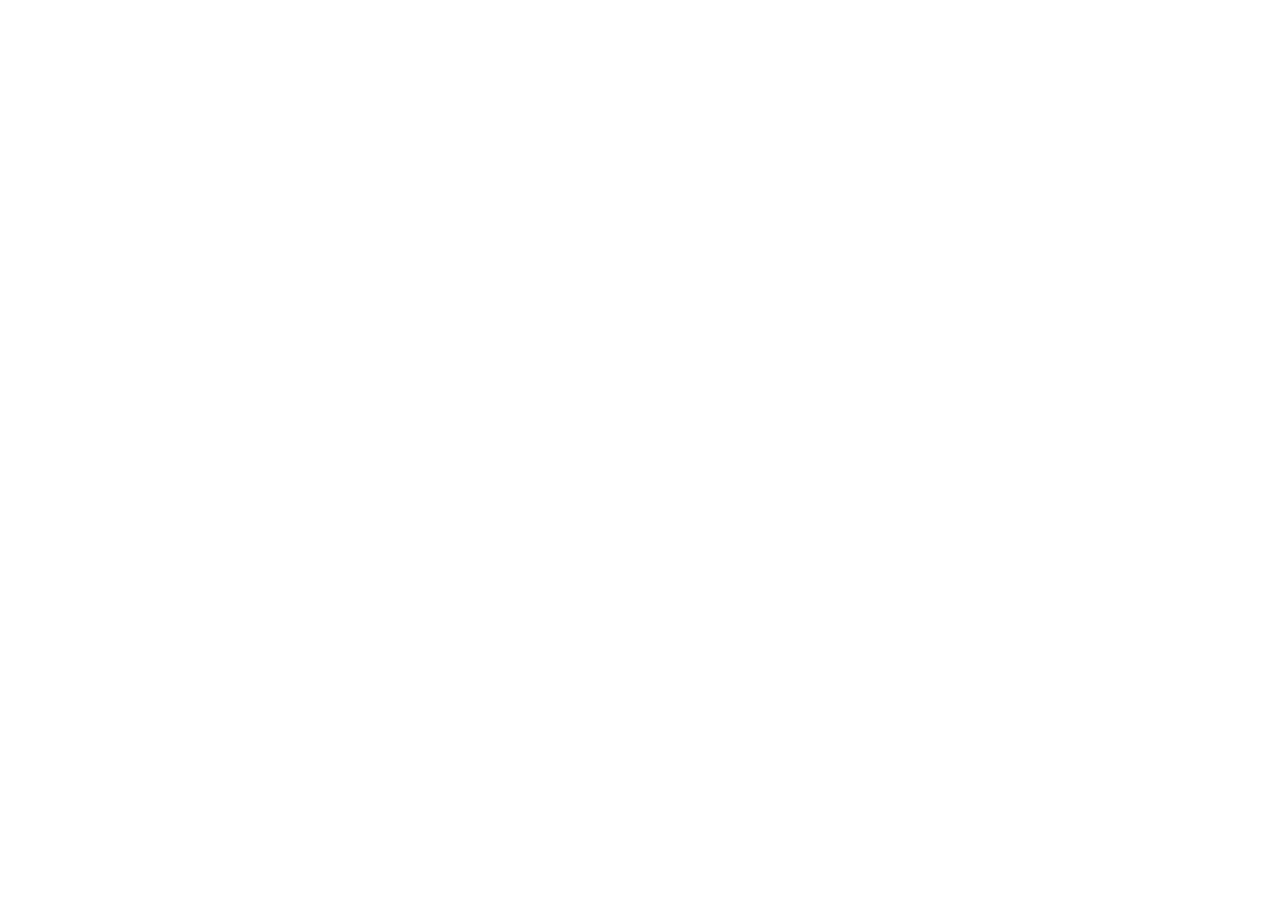
==== Desktop/KETA-Azarel_Projet-AfriTalent/index.html @ 9b30cc61 "Commit 1" ====
<!DOCTYPE html>
<html lang="en">
<head>
    <meta charset="UTF-8">
    <meta name="viewport" content="width=device-width, initial-scale=1.0">
    <title>Index</title>
    <link href="https://cdn.jsdelivr.net/npm/bootstrap@5.3.3/dist/css/bootstrap.min.css" rel="stylesheet">
</head>
<body>
    <script src="https://cdn.jsdelivr.net/npm/bootstrap@5.3.3/dist/js/bootstrap.bundle.min.js"></script>
</body>
</html>
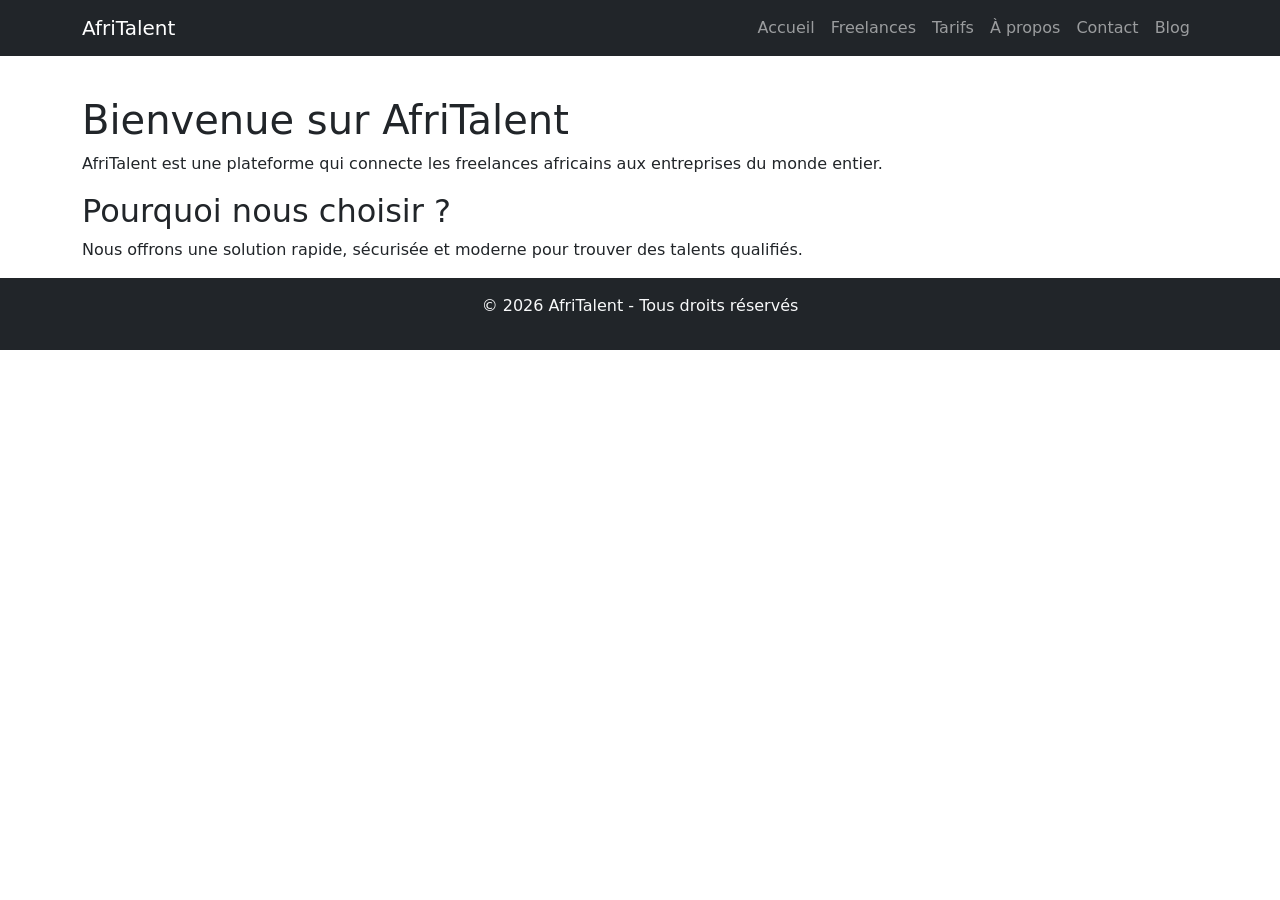
==== commit b03069f5: "commit 2" ====
--- a/Desktop/KETA-Azarel_Projet-AfriTalent/index.html
+++ b/Desktop/KETA-Azarel_Projet-AfriTalent/index.html
@@ -7,6 +7,62 @@
     <link href="https://cdn.jsdelivr.net/npm/bootstrap@5.3.3/dist/css/bootstrap.min.css" rel="stylesheet">
 </head>
 <body>
+
+    <header>
+       <!-- NAVBAR-->
+        <nav class="navbar navbar-expand-lg navbar-dark bg-dark fixed-top">
+  <div class="container">
+
+    <a class="navbar-brand" href="index.html">
+      AfriTalent
+    </a>
+
+    <button class="navbar-toggler" type="button" data-bs-toggle="collapse" data-bs-target="#menu">
+      <span class="navbar-toggler-icon"></span>
+    </button>
+
+    <div class="collapse navbar-collapse" id="menu">
+
+      <ul class="navbar-nav ms-auto">
+
+        <li class="nav-item"><a class="nav-link" href="index.html">Accueil</a></li>
+        <li class="nav-item"><a class="nav-link" href="freelances.html">Freelances</a></li>
+        <li class="nav-item"><a class="nav-link" href="tarifs.html">Tarifs</a></li>
+        <li class="nav-item"><a class="nav-link" href="about.html">À propos</a></li>
+        <li class="nav-item"><a class="nav-link" href="contact.html">Contact</a></li>
+        <li class="nav-item"><a class="nav-link" href="#">Blog</a></li>
+
+      </ul>
+
+    </div>
+
+  </div>
+</nav>
+    </header>
+
+    <main class="container mt-5 pt-5">
+
+        <section>
+         <!--Contenu-->
+          <h1>Bienvenue sur AfriTalent</h1>
+    <p>
+        AfriTalent est une plateforme qui connecte les freelances africains aux entreprises du monde entier.
+    </p>
+        </section>
+
+        <section>
+        <h2>Pourquoi nous choisir ?</h2>
+    <p>
+        Nous offrons une solution rapide, sécurisée et moderne pour trouver des talents qualifiés.
+    </p>
+         </section>
+
+    </main>
+
+   <footer class="bg-dark text-light text-center p-3">
+        <p>© 2026 AfriTalent - Tous droits réservés</p>
+    </footer>
+
     <script src="https://cdn.jsdelivr.net/npm/bootstrap@5.3.3/dist/js/bootstrap.bundle.min.js"></script>
 </body>
 </html>
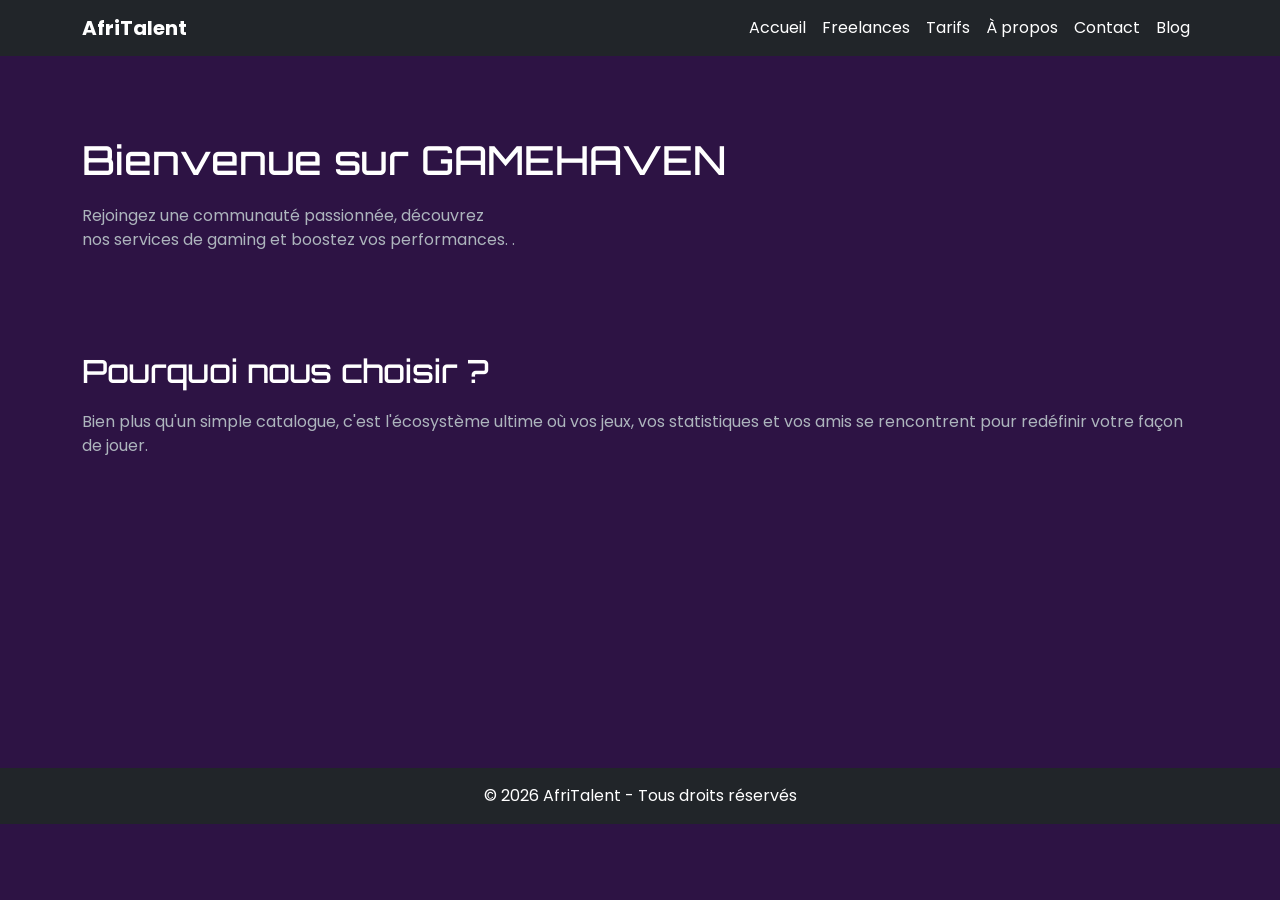
==== commit 29911378: "commit 3" ====
--- a/Desktop/KETA-Azarel_Projet-AfriTalent/index.html
+++ b/Desktop/KETA-Azarel_Projet-AfriTalent/index.html
@@ -5,6 +5,7 @@
     <meta name="viewport" content="width=device-width, initial-scale=1.0">
     <title>Index</title>
     <link href="https://cdn.jsdelivr.net/npm/bootstrap@5.3.3/dist/css/bootstrap.min.css" rel="stylesheet">
+    <link rel="stylesheet" href="css/style.css">
 </head>
 <body>
 
@@ -44,16 +45,18 @@
 
         <section>
          <!--Contenu-->
-          <h1>Bienvenue sur AfriTalent</h1>
+          <h1>Bienvenue sur GAMEHAVEN</h1>
     <p>
-        AfriTalent est une plateforme qui connecte les freelances africains aux entreprises du monde entier.
+       Rejoingez une communauté passionnée, découvrez <br>
+       nos services de gaming et boostez vos performances. .
     </p>
         </section>
 
         <section>
         <h2>Pourquoi nous choisir ?</h2>
     <p>
-        Nous offrons une solution rapide, sécurisée et moderne pour trouver des talents qualifiés.
+      Bien plus qu'un simple catalogue, c'est l'écosystème ultime où vos jeux, 
+      vos statistiques et vos amis se rencontrent pour redéfinir votre façon de jouer.
     </p>
          </section>
 
--- a/Desktop/KETA-Azarel_Projet-AfriTalent/css/style.css
+++ b/Desktop/KETA-Azarel_Projet-AfriTalent/css/style.css
@@ -0,0 +1,109 @@
+/* ===== GOOGLE FONTS ======*/
+@import url('https://fonts.googleapis.com/css2?family=Poppins:wght@300;400;500;600;700&family=Orbitron:wght@400;700&display=swap');
+
+/* ======= VARIABLES CSS ======= */
+:root{
+    --primary-color: #2d1344;
+    --secondary-color: #4d0991;
+    --accent-color: #8f3dff;
+    --background-color: #121212;
+    --text-color: #f8f9fa;
+    --gray-color: #adb5bd;
+
+    --font-title: 'Orbitron', sans-serif;
+    --font-body: 'Poppins', sans-serif;
+
+    --spacing-small: 10px;
+    --spacing-medium: 20px;
+    --spacing-large: 40px;
+}
+
+/* ======= RESET CSS ======== */
+*{
+    margin: 0;
+    padding: 0;
+    box-sizing: border-box;
+}
+
+html{
+    scroll-behavior: smooth;
+}
+
+img{
+    max-width: 100%;
+    display: block;
+}
+
+ul{
+    list-style: none;
+    text-align: center;
+}
+
+a{
+    text-decoration: none;
+}
+
+/* ======= STYLES DE BASE ======= */
+body{
+    font-family: var(--font-body);
+    background-color: var(--primary-color);
+    color: var(--text-color);
+}
+
+h1,h2,h3,h4,h5,h6{
+    font-family: var(--font-title);
+    color: var(--accent-color);
+    margin-bottom: var(--spacing-medium);
+}
+
+p{
+    margin-bottom: var(--spacing-medium);
+    color: var(--gray-color);
+}
+
+/* ======= NAVBAR ======= */
+.navbar{
+    background-color: #eaeaea;
+}
+
+.navbar-brand{
+    color: white;
+    font-weight: bold;
+}
+
+.nav-link{
+    color: white;
+}
+
+.nav-link:hover{
+    color: #d8b4fe;
+}
+
+/* ======= MAIN ======== */
+main{
+    min-height: 80vh;
+}
+
+section{
+    padding: var(--spacing-large) 0;
+}
+
+.container h1{
+    font-size: 2.5rem;
+    color: white;
+}
+
+.container h2{
+    font-size: 2rem;
+    color: white;
+}
+
+/* ======= FOOTER ======== */
+footer{
+    background-color: var(--dark-color);
+}
+
+footer p{
+    color: white;
+    margin-bottom: 0;
+}
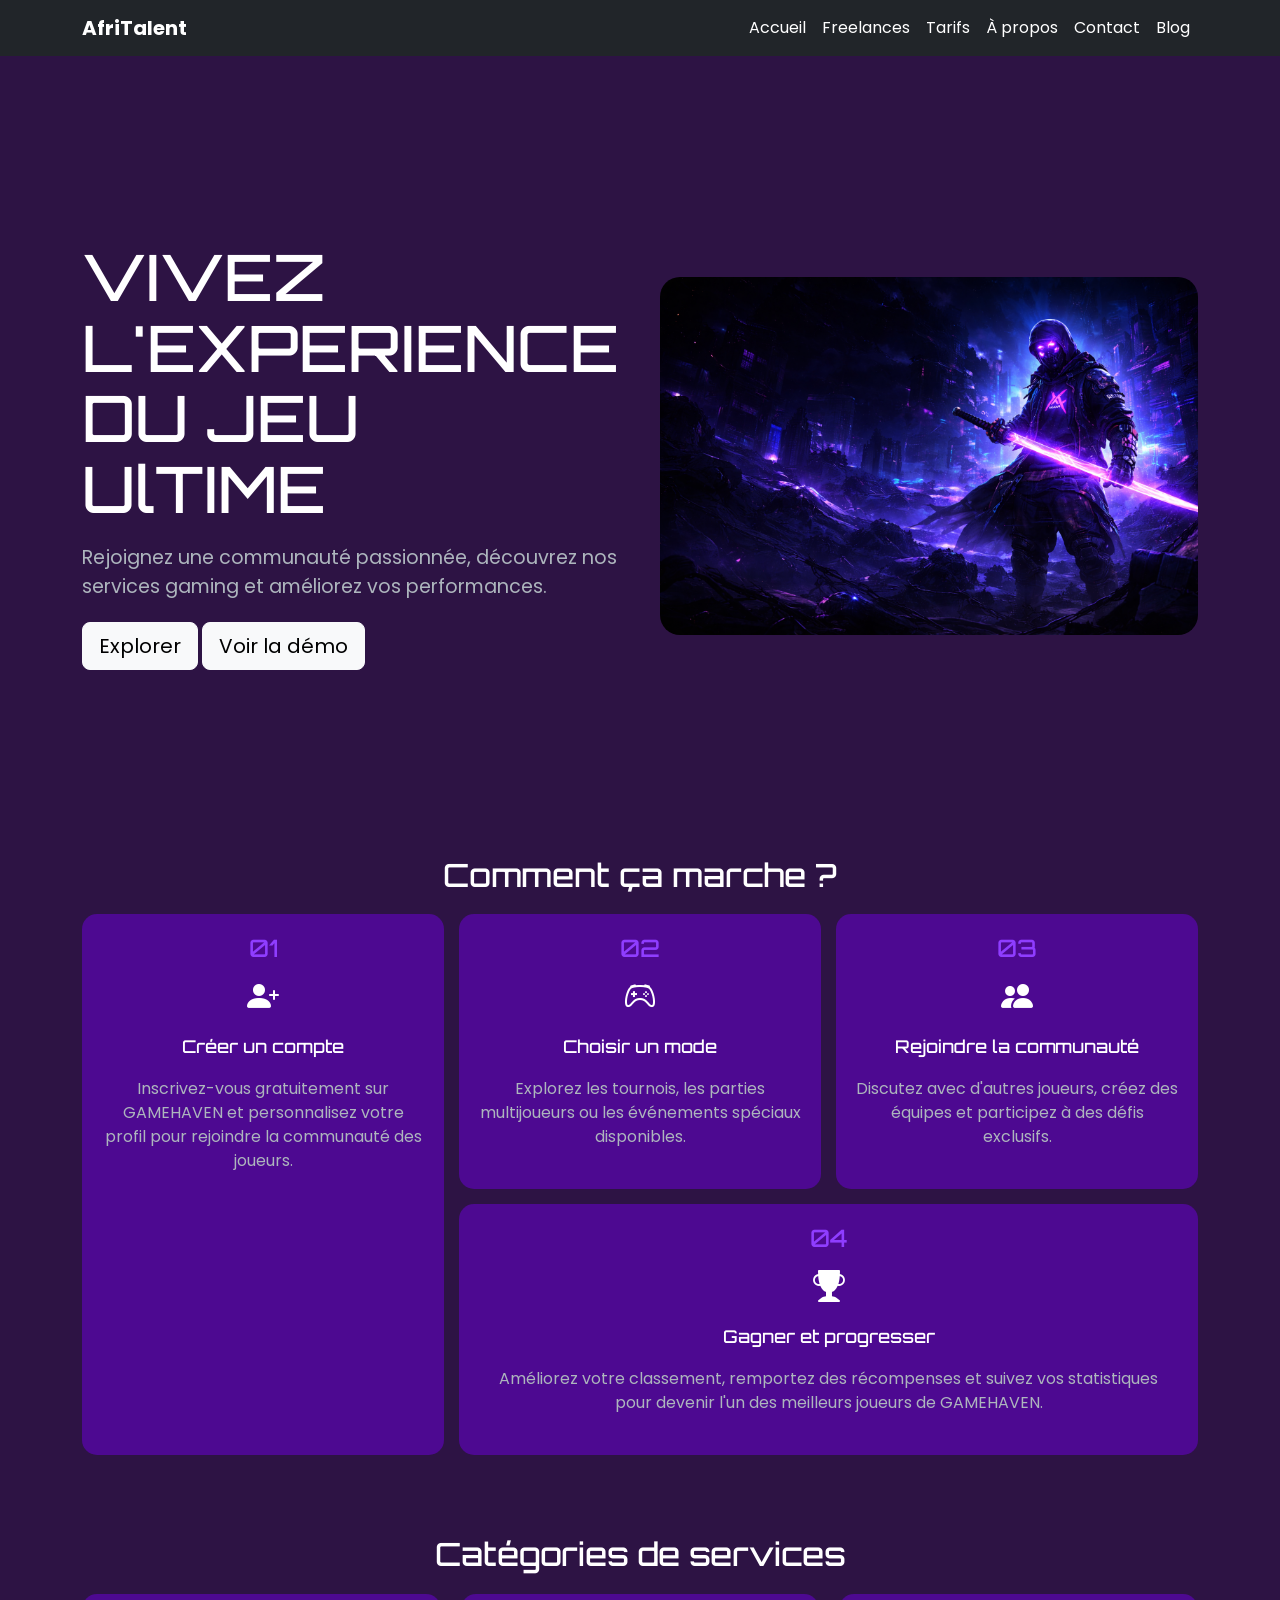
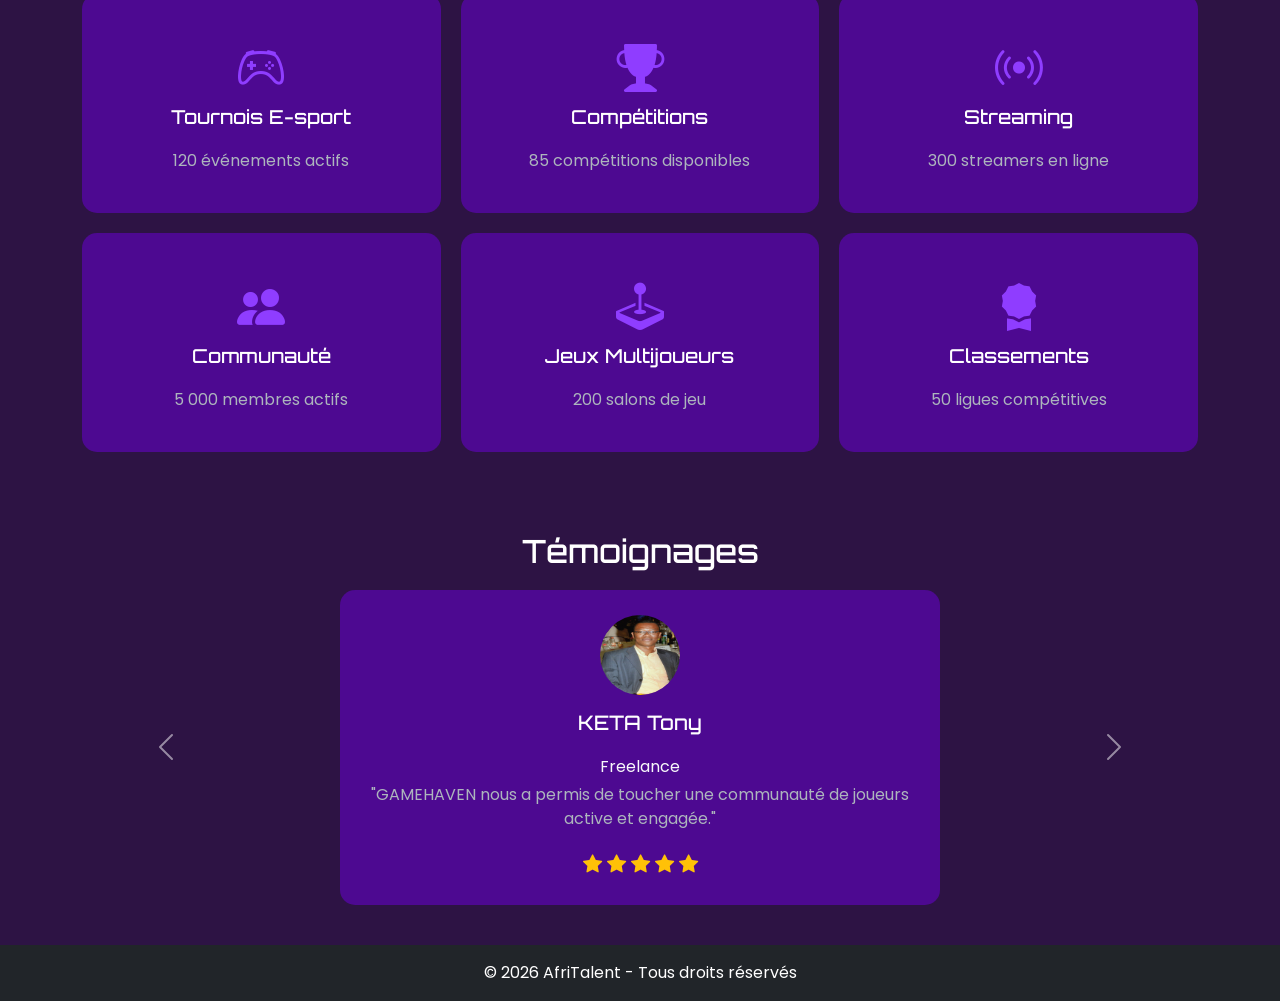
==== commit 57dccbe9: "commit 4" ====
--- a/Desktop/KETA-Azarel_Projet-AfriTalent/index.html
+++ b/Desktop/KETA-Azarel_Projet-AfriTalent/index.html
@@ -5,6 +5,7 @@
     <meta name="viewport" content="width=device-width, initial-scale=1.0">
     <title>Index</title>
     <link href="https://cdn.jsdelivr.net/npm/bootstrap@5.3.3/dist/css/bootstrap.min.css" rel="stylesheet">
+    <link rel="stylesheet" href="https://cdn.jsdelivr.net/npm/bootstrap-icons@1.11.3/font/bootstrap-icons.min.css">
     <link rel="stylesheet" href="css/style.css">
 </head>
 <body>
@@ -33,32 +34,235 @@
         <li class="nav-item"><a class="nav-link" href="contact.html">Contact</a></li>
         <li class="nav-item"><a class="nav-link" href="#">Blog</a></li>
 
-      </ul>
-
-    </div>
-
-  </div>
-</nav>
-    </header>
+        </ul>
+
+      </div>
+
+    </div>
+  </nav>
+</header>
 
     <main class="container mt-5 pt-5">
 
-        <section>
-         <!--Contenu-->
-          <h1>Bienvenue sur GAMEHAVEN</h1>
-    <p>
-       Rejoingez une communauté passionnée, découvrez <br>
-       nos services de gaming et boostez vos performances. .
-    </p>
-        </section>
-
-        <section>
-        <h2>Pourquoi nous choisir ?</h2>
-    <p>
-      Bien plus qu'un simple catalogue, c'est l'écosystème ultime où vos jeux, 
-      vos statistiques et vos amis se rencontrent pour redéfinir votre façon de jouer.
-    </p>
-         </section>
+        <!-- HERO -->
+    <section class="hero">
+
+        <div class="hero-content">
+            <h1>VIVEZ L'EXPERIENCE DU JEU UlTIME</h1>
+
+            <p>
+                Rejoignez une communauté passionnée, découvrez nos services gaming
+                et améliorez vos performances.
+            </p>
+
+            <a href="#" class="btn btn-light btn-lg">
+                Explorer 
+            </a>
+
+             <a href="#" class="btn btn-light btn-lg">
+                  Voir la démo
+            </a>
+
+        </div>
+
+        <div class="hero-image">
+            <img src="images/background.jpg" alt="background">
+        </div>
+
+    </section>
+
+    <!-- COMMENT ÇA MARCHE -->
+<section class="how-it-works">
+
+    <h2>Comment ça marche ?</h2>
+
+    <div class="bento-grid">
+
+        <div class="bento-card large">
+            <h4>01</h4>
+            <i class="bi bi-person-plus-fill"></i>
+            <h3>Créer un compte</h3>
+            <p>
+                Inscrivez-vous gratuitement sur GAMEHAVEN et
+                personnalisez votre profil pour rejoindre
+                la communauté des joueurs.
+            </p>
+        </div>
+
+        <div class="bento-card">
+            <h4>02</h4>
+            <i class="bi bi-controller"></i>
+            <h3>Choisir un mode</h3>
+            <p>
+                Explorez les tournois, les parties multijoueurs
+                ou les événements spéciaux disponibles.
+            </p>
+        </div>
+
+        <div class="bento-card">
+            <h4>03</h4>
+            <i class="bi bi-people-fill"></i>
+            <h3>Rejoindre la communauté</h3>
+            <p>
+                Discutez avec d'autres joueurs,
+                créez des équipes et participez
+                à des défis exclusifs.
+            </p>
+        </div>
+
+        <div class="bento-card wide">
+            <h4>04</h4>
+            <i class="bi bi-trophy-fill"></i>
+            <h3>Gagner et progresser</h3>
+            <p>
+                Améliorez votre classement, remportez des récompenses
+                et suivez vos statistiques pour devenir
+                l'un des meilleurs joueurs de GAMEHAVEN.
+            </p>
+        </div>
+
+    </div>
+
+</section>
+
+   <!-- CATÉGORIES -->
+<section class="categories">
+
+    <h2>Catégories de services</h2>
+
+    <div class="category-container">
+
+        <div class="category-card">
+            <i class="bi bi-controller"></i>
+            <h3>Tournois E-sport</h3>
+            <p>120 événements actifs</p>
+        </div>
+
+        <div class="category-card">
+            <i class="bi bi-trophy-fill"></i>
+            <h3>Compétitions</h3>
+            <p>85 compétitions disponibles</p>
+        </div>
+
+        <div class="category-card">
+            <i class="bi bi-broadcast"></i>
+            <h3>Streaming</h3>
+            <p>300 streamers en ligne</p>
+        </div>
+
+        <div class="category-card">
+            <i class="bi bi-people-fill"></i>
+            <h3>Communauté</h3>
+            <p>5 000 membres actifs</p>
+        </div>
+
+        <div class="category-card">
+            <i class="bi bi-joystick"></i>
+            <h3>Jeux Multijoueurs</h3>
+            <p>200 salons de jeu</p>
+        </div>
+
+        <div class="category-card">
+            <i class="bi bi-award-fill"></i>
+            <h3>Classements</h3>
+            <p>50 ligues compétitives</p>
+        </div>
+
+    </div>
+
+</section>
+
+    <!-- TÉMOIGNAGES -->
+<!-- TÉMOIGNAGES -->
+<section class="testimonials">
+
+    <h2>Témoignages</h2>
+
+    <div id="testimonialCarousel" class="carousel slide">
+
+        <div class="carousel-inner">
+
+            <!-- Témoignage 1 -->
+            <div class="carousel-item active">
+                <div class="text-center">
+
+                    <img src="images/tony.jpeg" class="rounded-circle mb-3" width="80" height="80" alt="tony">
+
+                    <h5>KETA Tony</h5>
+                    <p class="text-light mb-1">Freelance</p>
+
+                    <p>"GAMEHAVEN nous a permis de toucher une communauté de joueurs active et engagée."</p>
+                    <div class="stars text-warning">
+                        <i class="bi bi-star-fill"></i>
+                        <i class="bi bi-star-fill"></i>
+                        <i class="bi bi-star-fill"></i>
+                        <i class="bi bi-star-fill"></i>
+                        <i class="bi bi-star-fill"></i>
+                    </div>
+
+                </div>
+            </div>
+
+            <!-- Témoignage 2 -->
+            <div class="carousel-item">
+                <div class="text-center">
+
+                    <img src="images/témoin3.png" class="rounded-circle mb-3" width="80" height="80" alt="temoin3">
+
+                    <h5>SIALE Juliana</h5>
+                    <p class="text-light mb-1">Entreprise</p>
+
+                    <p>"Les tournois organisés sur GAMEHAVEN sont incroyables. L'ambiance est géniale et les récompenses motivantes.."</p>
+
+                    <div class="stars text-warning">
+                        <i class="bi bi-star-fill"></i>
+                        <i class="bi bi-star-fill"></i>
+                        <i class="bi bi-star-fill"></i>
+                        <i class="bi bi-star-fill"></i>
+                        <i class="bi bi-star"></i>
+                    </div>
+
+                </div>
+            </div>
+
+            <!-- Témoignage 3 -->
+            <div class="carousel-item">
+                <div class="text-center">
+
+                    <img src="images/andré.jpeg" class="rounded-circle mb-3" width="80" height="80" alt="andre">
+
+                    <h5>KETA Andréas</h5>
+                    <p class="text-light mb-1">Freelance</p>
+
+                    <p>"Une plateforme incontournable pour tous les passionnés de jeux vidéo."</p>
+                    <div class="stars text-warning">
+                        <i class="bi bi-star-fill"></i>
+                        <i class="bi bi-star-fill"></i>
+                        <i class="bi bi-star-fill"></i>
+                        <i class="bi bi-star-fill"></i>
+                        <i class="bi bi-star-fill"></i>
+                    </div>
+
+                </div>
+            </div>
+
+        </div>
+
+        <button class="carousel-control-prev" type="button"
+                data-bs-target="#testimonialCarousel"
+                data-bs-slide="prev">
+            <span class="carousel-control-prev-icon"></span>
+        </button>
+
+        <button class="carousel-control-next" type="button"
+                data-bs-target="#testimonialCarousel"
+                data-bs-slide="next">
+            <span class="carousel-control-next-icon"></span>
+        </button>
+
+    </div>
+
+</section>
 
     </main>
 
--- a/Desktop/KETA-Azarel_Projet-AfriTalent/css/style.css
+++ b/Desktop/KETA-Azarel_Projet-AfriTalent/css/style.css
@@ -36,7 +36,6 @@
 
 ul{
     list-style: none;
-    text-align: center;
 }
 
 a{
@@ -100,10 +99,175 @@
 
 /* ======= FOOTER ======== */
 footer{
-    background-color: var(--dark-color);
+    background-color: var(--secondary-color);
 }
 
 footer p{
     color: white;
     margin-bottom: 0;
-}+}
+/* ===== HERO ===== */
+
+.hero{
+    display: grid;
+    grid-template-columns: 1fr 1fr;
+    gap: 40px;
+    align-items: center;
+    min-height: 80vh;
+}
+
+.hero-content h1{
+    font-size: 4rem;
+    line-height: 1.1;
+}
+
+.hero-content p{
+    font-size: 1.2rem;
+}
+
+.hero-image img{
+    width: 100%;
+    border-radius: 20px;
+}
+
+/* ===== BENTO GRID ===== */
+.bento-grid{
+    display: grid;
+    grid-template-columns: repeat(3,1fr);
+    gap: 15px;
+}
+
+.bento-card{
+    background-color: var(--secondary-color);
+    padding: 20px;
+    border-radius: 15px;
+    text-align: center;
+}
+
+.large{
+    grid-row: span 2;
+}
+
+.wide{
+    grid-column: span 2;
+}
+.bento-card h4{
+    color: var(--accent-color);
+    font-family: var(--font-title);
+    font-size: 1.5rem;
+    margin-bottom: 10px;
+}
+
+.bento-card i{
+    font-size: 2rem;
+    color: white;
+    margin-bottom: 15px;
+    display: block;
+}
+
+.bento-card h3{
+    color: white;
+    font-size: 1.1rem;
+}
+
+/* ===== CATÉGORIES ===== */
+.category-container{
+    display: grid;
+    grid-template-columns: repeat(3, 1fr);
+    gap: 20px;
+}
+.category-card{
+    background-color: var(--secondary-color);
+    padding: 40px;
+    border-radius: 15px;
+    text-align: center;
+    transition: all .3s ease;
+    cursor: pointer;
+}
+
+.category-card:hover{
+    transform: translateY(-10px);
+    box-shadow: 0 10px 30px rgba(143,61,255,.5);
+}
+.category-card i{
+    font-size: 3rem;
+    color: var(--accent-color);
+    margin-bottom: 15px;
+}
+
+.category-card h3{
+    color: white;
+    font-size: 1.2rem;
+}
+
+.category-card p{
+    margin-bottom: 0;
+}
+
+.category-card:hover{
+    transform: translateY(-10px) scale(1.05);
+    box-shadow: 0 10px 30px rgba(143,61,255,.5);
+    background-color: var(--accent-color);
+}
+
+.category-card:hover i,
+.category-card:hover h3,
+.category-card:hover p{
+    color: white;
+}
+/* ===== TÉMOIGNAGES ===== */
+#testimonialCarousel{
+    display: flex;
+    justify-content: center;
+}
+
+.carousel-inner{
+    width: 100%;
+    max-width: 600px;
+}
+
+.carousel-item{
+    background-color: var(--secondary-color);
+    padding: 25px;
+    border-radius: 15px;
+}
+.carousel-item img{
+    display: block;
+    margin: 0 auto;
+}
+.carousel-item h5{
+    color: white;
+}
+.how-it-works h2,
+.categories h2,
+.testimonials h2{
+    text-align: center;
+}
+.stars {
+    color: gold;
+    font-size: 1.2rem;
+}
+
+/* ===== RESPONSIVE ===== */
+
+@media(max-width:768px){
+
+    .hero{
+        grid-template-columns: 1fr;
+        text-align: center;
+    }
+
+    .hero-content h1{
+        font-size: 2.8rem;
+    }
+
+    .bento-grid{
+        grid-template-columns: 1fr;
+    }
+
+    .large,
+    .wide{
+        grid-column: auto;
+        grid-row: auto;
+    }
+}
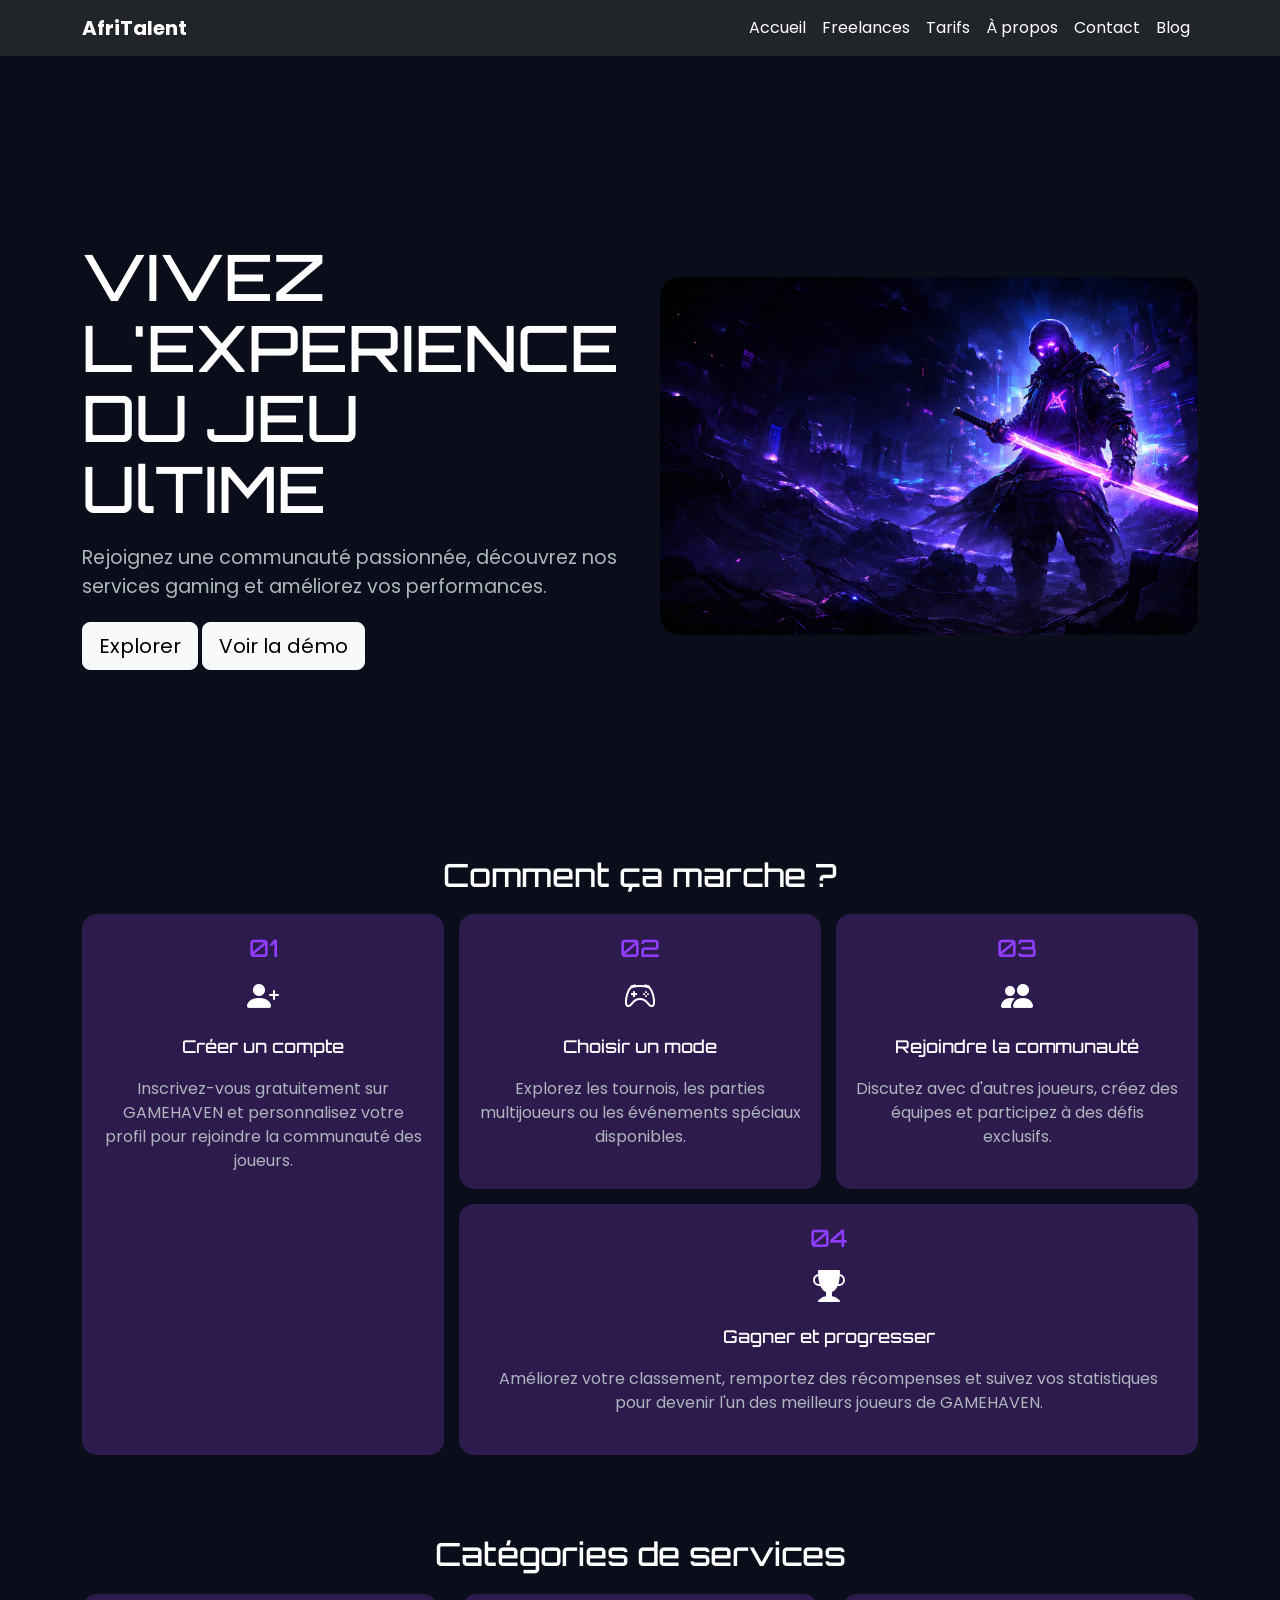
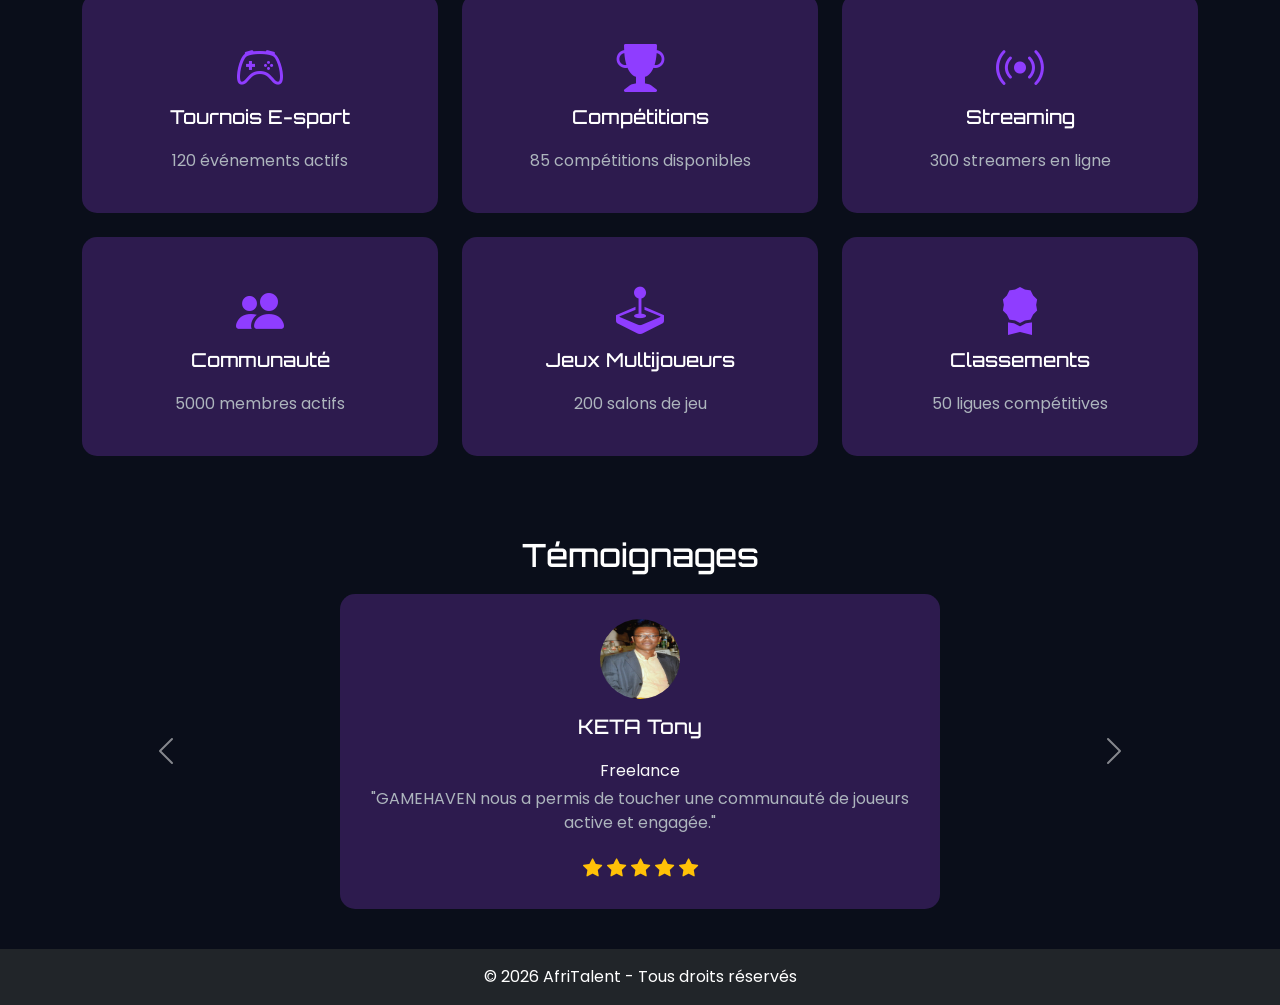
==== commit 33c92b25: "commit 5" ====
--- a/Desktop/KETA-Azarel_Projet-AfriTalent/index.html
+++ b/Desktop/KETA-Azarel_Projet-AfriTalent/index.html
@@ -19,8 +19,10 @@
       AfriTalent
     </a>
 
-    <button class="navbar-toggler" type="button" data-bs-toggle="collapse" data-bs-target="#menu">
-      <span class="navbar-toggler-icon"></span>
+    <button class="navbar-toggler" type="button"
+        data-bs-toggle="collapse"
+        data-bs-target="#menu">
+    <span class="navbar-toggler-icon"></span>
     </button>
 
     <div class="collapse navbar-collapse" id="menu">
@@ -130,42 +132,54 @@
 
     <h2>Catégories de services</h2>
 
-    <div class="category-container">
-
-        <div class="category-card">
-            <i class="bi bi-controller"></i>
-            <h3>Tournois E-sport</h3>
-            <p>120 événements actifs</p>
-        </div>
-
-        <div class="category-card">
-            <i class="bi bi-trophy-fill"></i>
-            <h3>Compétitions</h3>
-            <p>85 compétitions disponibles</p>
-        </div>
-
-        <div class="category-card">
-            <i class="bi bi-broadcast"></i>
-            <h3>Streaming</h3>
-            <p>300 streamers en ligne</p>
-        </div>
-
-        <div class="category-card">
-            <i class="bi bi-people-fill"></i>
-            <h3>Communauté</h3>
-            <p>5 000 membres actifs</p>
-        </div>
-
-        <div class="category-card">
-            <i class="bi bi-joystick"></i>
-            <h3>Jeux Multijoueurs</h3>
-            <p>200 salons de jeu</p>
-        </div>
-
-        <div class="category-card">
-            <i class="bi bi-award-fill"></i>
-            <h3>Classements</h3>
-            <p>50 ligues compétitives</p>
+    <div class="row g-4">
+
+        <div class="col-12 col-md-6 col-lg-4">
+            <div class="category-card">
+                <i class="bi bi-controller"></i>
+                <h3>Tournois E-sport</h3>
+                <p>120 événements actifs</p>
+            </div>
+        </div>
+
+        <div class="col-12 col-md-6 col-lg-4">
+            <div class="category-card">
+                <i class="bi bi-trophy-fill"></i>
+                <h3>Compétitions</h3>
+                <p>85 compétitions disponibles</p>
+            </div>
+        </div>
+
+        <div class="col-12 col-md-6 col-lg-4">
+            <div class="category-card">
+                <i class="bi bi-broadcast"></i>
+                <h3>Streaming</h3>
+                <p>300 streamers en ligne</p>
+            </div>
+        </div>
+
+        <div class="col-12 col-md-6 col-lg-4">
+            <div class="category-card">
+                <i class="bi bi-people-fill"></i>
+                <h3>Communauté</h3>
+                <p>5000 membres actifs</p>
+            </div>
+        </div>
+
+        <div class="col-12 col-md-6 col-lg-4">
+            <div class="category-card">
+                <i class="bi bi-joystick"></i>
+                <h3>Jeux Multijoueurs</h3>
+                <p>200 salons de jeu</p>
+            </div>
+        </div>
+
+        <div class="col-12 col-md-6 col-lg-4">
+            <div class="category-card">
+                <i class="bi bi-award-fill"></i>
+                <h3>Classements</h3>
+                <p>50 ligues compétitives</p>
+            </div>
         </div>
 
     </div>
@@ -219,7 +233,7 @@
                         <i class="bi bi-star-fill"></i>
                         <i class="bi bi-star-fill"></i>
                         <i class="bi bi-star-fill"></i>
-                        <i class="bi bi-star"></i>
+                        <i class="bi bi-star-fill"></i>
                     </div>
 
                 </div>
--- a/Desktop/KETA-Azarel_Projet-AfriTalent/css/style.css
+++ b/Desktop/KETA-Azarel_Projet-AfriTalent/css/style.css
@@ -3,8 +3,8 @@
 
 /* ======= VARIABLES CSS ======= */
 :root{
-    --primary-color: #2d1344;
-    --secondary-color: #4d0991;
+    --primary-color:  #0A0E1A;
+    --secondary-color: #2D1B4E;
     --accent-color: #8f3dff;
     --background-color: #121212;
     --text-color: #f8f9fa;
@@ -169,13 +169,8 @@
     color: white;
     font-size: 1.1rem;
 }
-
 /* ===== CATÉGORIES ===== */
-.category-container{
-    display: grid;
-    grid-template-columns: repeat(3, 1fr);
-    gap: 20px;
-}
+
 .category-card{
     background-color: var(--secondary-color);
     padding: 40px;
@@ -206,7 +201,7 @@
 
 .category-card:hover{
     transform: translateY(-10px) scale(1.05);
-    box-shadow: 0 10px 30px rgba(143,61,255,.5);
+    box-shadow: 0 10px 30px rgba(255, 255, 255, 0.5);
     background-color: var(--accent-color);
 }
 
@@ -271,3 +266,68 @@
         grid-row: auto;
     }
 }
+/* MOBILE */
+@media (max-width: 375px) {
+
+    .hero{
+        grid-template-columns: 1fr;
+        text-align: center;
+    }
+
+    .hero-content h1{
+        font-size: 2rem;
+    }
+
+    .btn{
+        width: 100%;
+        margin-bottom: 10px;
+    }
+
+    .category-container,
+    .bento-grid{
+        grid-template-columns: 1fr;
+    }
+}
+
+/* TABLETTE */
+@media (max-width: 768px){
+
+    .hero{
+        grid-template-columns: 1fr;
+        text-align: center;
+    }
+
+    .hero-content h1{
+        font-size: 2.8rem;
+    }
+
+    .category-container{
+        grid-template-columns: repeat(2,1fr);
+    }
+
+    .bento-grid{
+        grid-template-columns: 1fr;
+    }
+
+    .large,
+    .wide{
+        grid-column: auto;
+        grid-row: auto;
+    }
+}
+
+/* DESKTOP */
+@media (min-width: 1200px){
+
+    .container{
+        max-width: 1140px;
+    }
+
+    .hero-content h1{
+        font-size: 4rem;
+    }
+
+    .category-container{
+        grid-template-columns: repeat(3,1fr);
+    }
+}
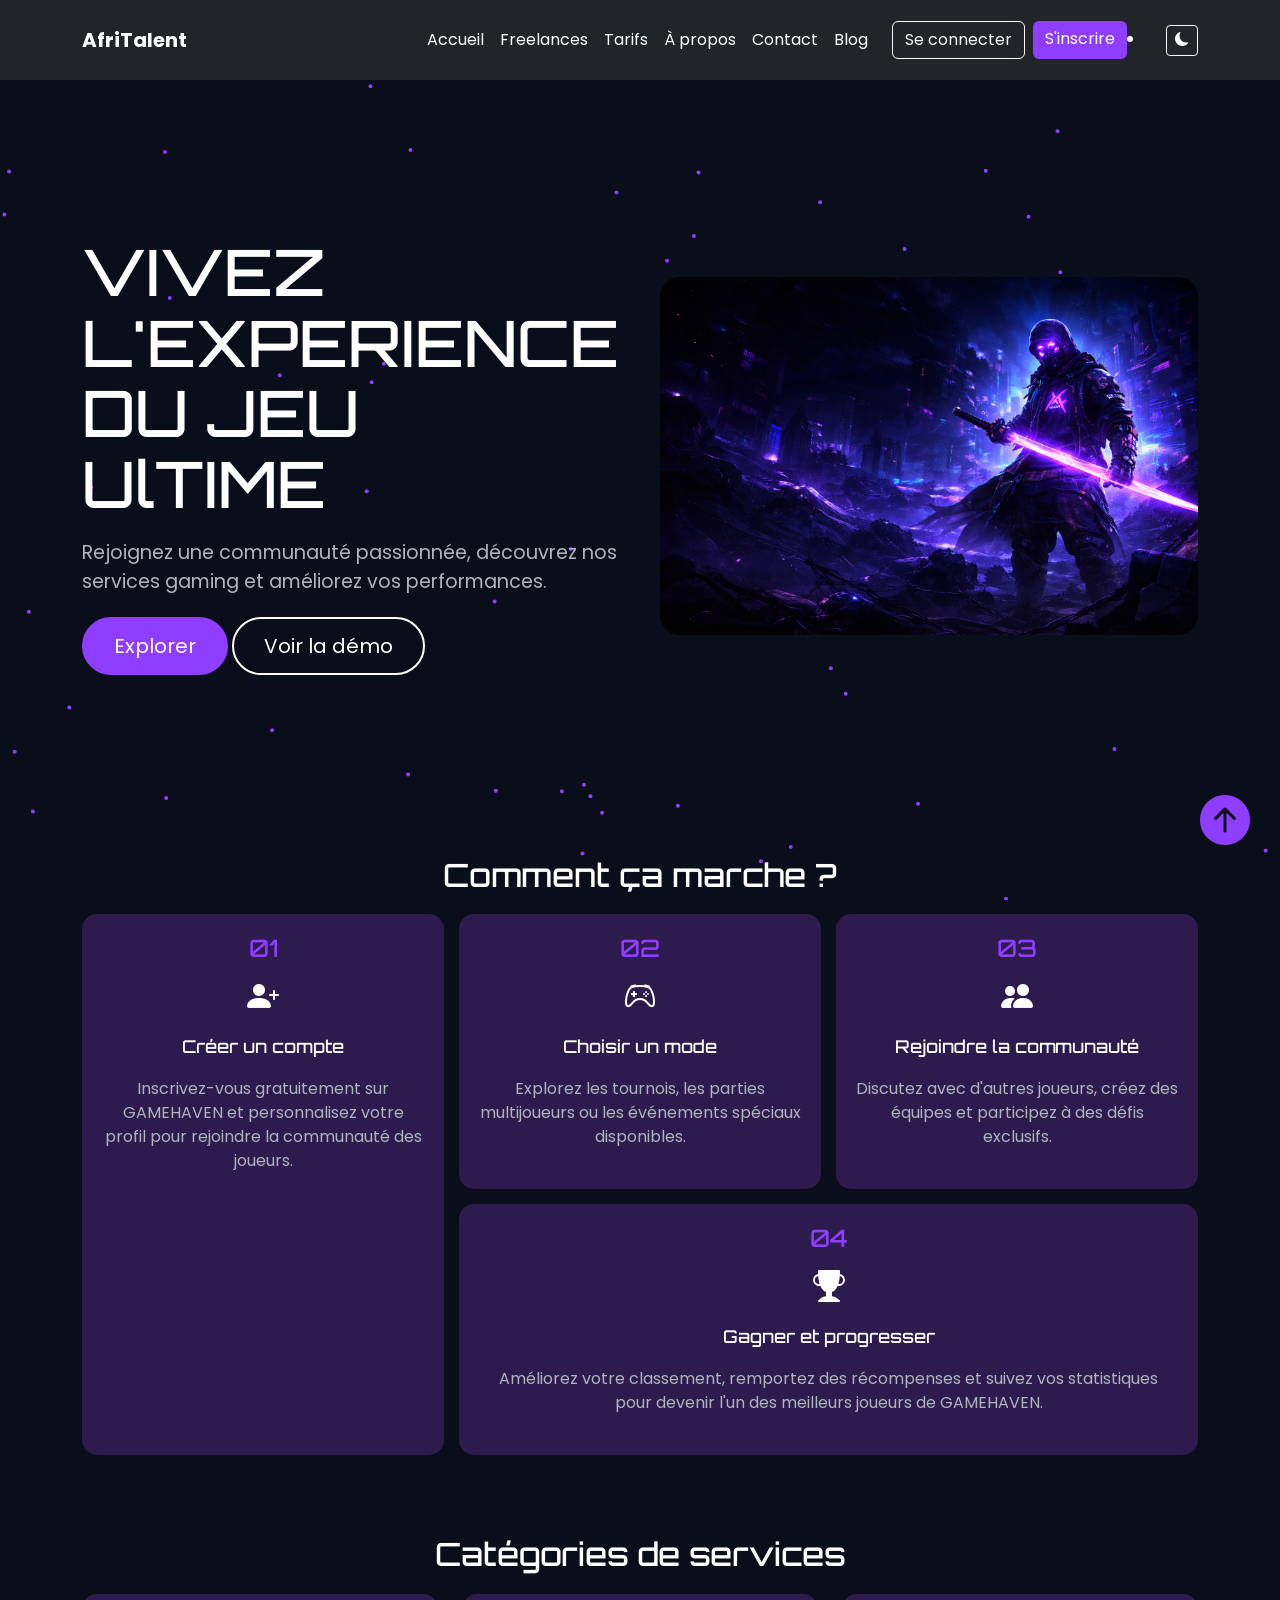
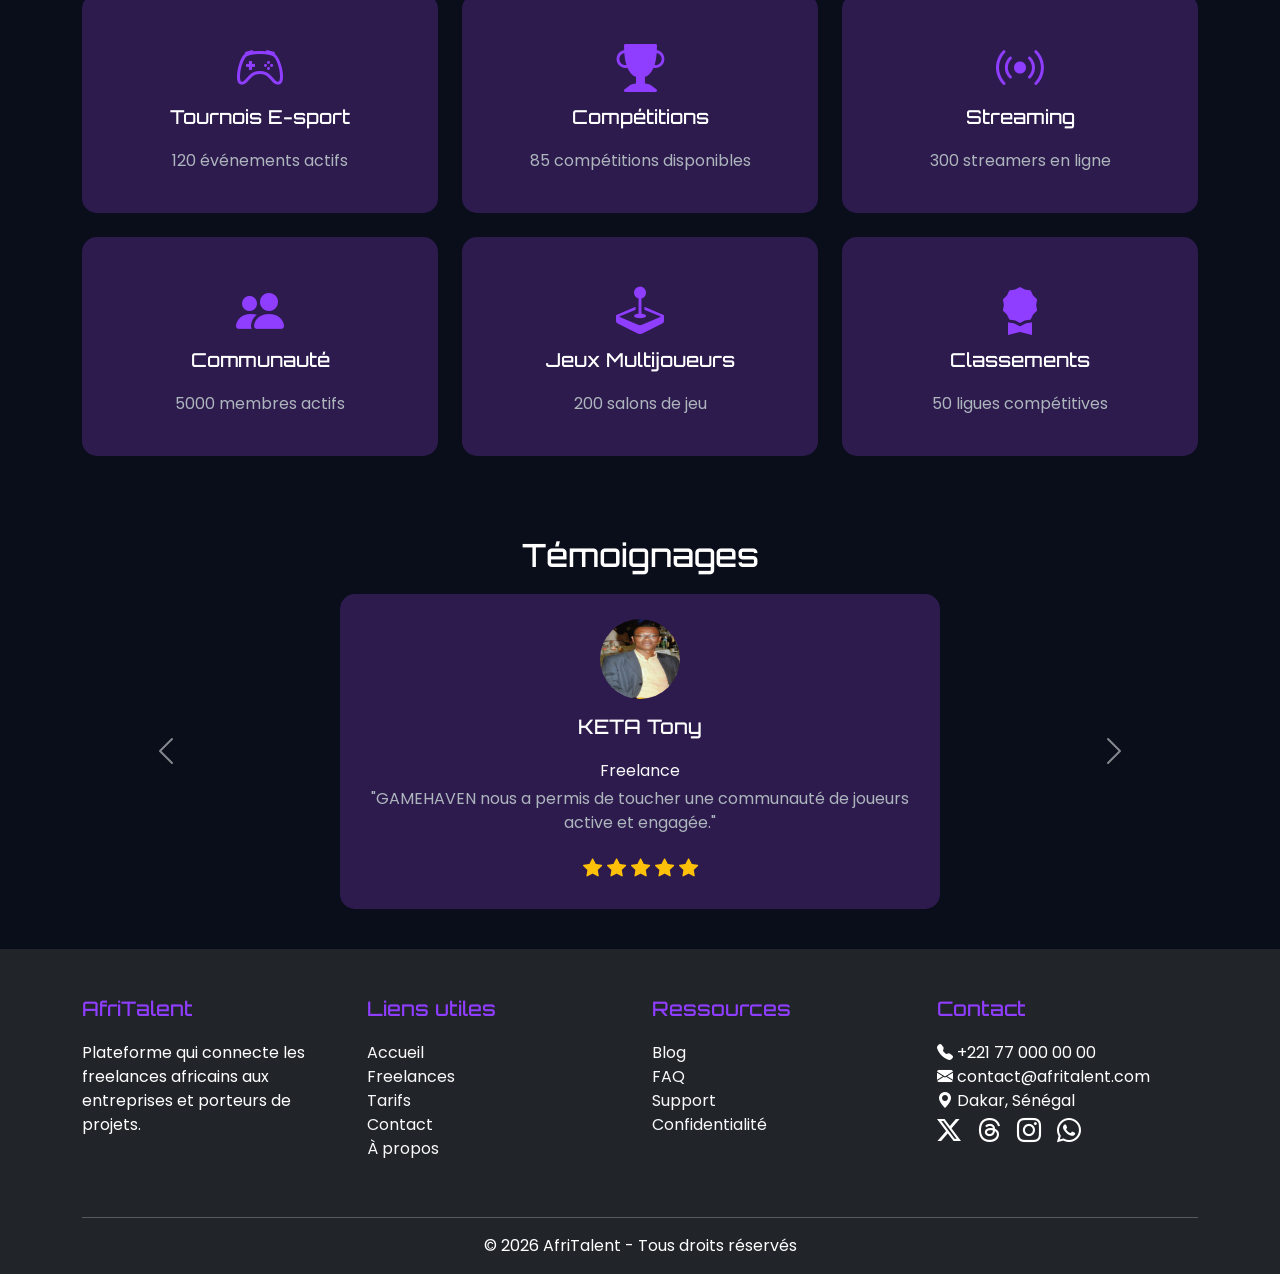
==== commit 8f34987a: "commit 6" ====
--- a/Desktop/KETA-Azarel_Projet-AfriTalent/index.html
+++ b/Desktop/KETA-Azarel_Projet-AfriTalent/index.html
@@ -10,7 +10,9 @@
 </head>
 <body>
 
-    <header>
+    <canvas id="network"></canvas>
+
+<header>
        <!-- NAVBAR-->
         <nav class="navbar navbar-expand-lg navbar-dark bg-dark fixed-top">
   <div class="container">
@@ -35,12 +37,26 @@
         <li class="nav-item"><a class="nav-link" href="about.html">À propos</a></li>
         <li class="nav-item"><a class="nav-link" href="contact.html">Contact</a></li>
         <li class="nav-item"><a class="nav-link" href="#">Blog</a></li>
-
-        </ul>
-
-      </div>
-
-    </div>
+       
+     </ul>
+
+    <div class="d-flex gap-2 ms-lg-3">
+        <a href="contact.html" class="btn btn-outline-light">
+            Se connecter
+        </a>
+
+        <a href="contact.html" class="btn btn-primary">
+            S'inscrire
+        </a>
+    </div>
+
+     <li class="nav-item">
+        <button id="themeToggle" class="btn btn-sm btn-outline-light ms-3">
+            <i class="bi bi-moon-fill"></i>    
+        </button>
+    </li>
+   </div>
+   </div>
   </nav>
 </header>
 
@@ -57,11 +73,11 @@
                 et améliorez vos performances.
             </p>
 
-            <a href="#" class="btn btn-light btn-lg">
+            <a href="#" class="btn btn-explorer btn-lg">
                 Explorer 
             </a>
 
-             <a href="#" class="btn btn-light btn-lg">
+             <a href="#" class="btn btn-demo btn-lg">
                   Voir la démo
             </a>
 
@@ -280,10 +296,86 @@
 
     </main>
 
-   <footer class="bg-dark text-light text-center p-3">
-        <p>© 2026 AfriTalent - Tous droits réservés</p>
-    </footer>
+    <footer class="bg-dark text-light pt-5 pb-3">
+    <div class="container">
+
+        <div class="row">
+
+            <!-- AfriTalent -->
+            <div class="col-md-3 mb-4">
+                <h5>AfriTalent</h5>
+                <p>
+                    Plateforme qui connecte les freelances africains
+                    aux entreprises et porteurs de projets.
+                </p>
+            </div>
+
+            <!-- Liens utiles -->
+            <div class="col-md-3 mb-4">
+                <h5>Liens utiles</h5>
+                <ul class="list-unstyled">
+                    <li><a href="index.html" class="text-light">Accueil</a></li>
+                    <li><a href="freelances.html" class="text-light">Freelances</a></li>
+                    <li><a href="tarifs.html" class="text-light">Tarifs</a></li>
+                    <li><a href="contact.html" class="text-light">Contact</a></li>
+                    <li><a href="about.html" class="text-light">À propos</a></li>
+                </ul>
+            </div>
+
+            <!-- Ressources -->
+            <div class="col-md-3 mb-4">
+                <h5>Ressources</h5>
+                <ul class="list-unstyled">
+                    <li><a href="#" class="text-light">Blog</a></li>
+                    <li><a href="#" class="text-light">FAQ</a></li>
+                    <li><a href="#" class="text-light">Support</a></li>
+                    <li><a href="#" class="text-light">Confidentialité</a></li>
+                </ul>
+            </div>
+
+            <!-- Contact -->
+            <div class="col-md-3 mb-4">
+                <h5>Contact</h5>
+                <p><i class="bi bi-telephone-fill"></i> +221 77 000 00 00</p>
+                <p><i class="bi bi-envelope-fill"></i> contact@afritalent.com</p>
+                <p><i class="bi bi-geo-alt-fill"></i> Dakar, Sénégal</p>
+
+                <div class="d-flex gap-3 fs-4 social-icons">
+                      <a href="https://www.twitter.com" target="_blank">
+                         <i class="bi bi-twitter-x"></i>
+                    </a>
+                    <a href="https://www.threads.net" target="_blank">
+                        <i class="bi bi-threads"></i> 
+                    </a>
+                    <a href="https://www.instagram.com" target="_blank">
+                        <i class="bi bi-instagram"></i>
+                    </a>
+                    <a href="https://www.whatsapp.com" target="_blank">
+                        <i class="bi bi-whatsapp"></i>
+                    </a>
+                </div>
+            </div>
+
+        </div>
+
+        <hr>
+
+        <p class="text-center mb-0">
+            © <span id="year"></span> AfriTalent - Tous droits réservés
+        </p>
+
+    </div>
+</footer>
+
+ 
+
+
+        <!--============ Bouton retour en haut de page =============-->
+ <a href="#" class="Boutons">
+     <i class="bi bi-arrow-up-circle-fill"></i>
+ </a>
 
     <script src="https://cdn.jsdelivr.net/npm/bootstrap@5.3.3/dist/js/bootstrap.bundle.min.js"></script>
+    <script src="js/main.js"></script>
 </body>
 </html>
--- a/Desktop/KETA-Azarel_Projet-AfriTalent/css/style.css
+++ b/Desktop/KETA-Azarel_Projet-AfriTalent/css/style.css
@@ -17,18 +17,15 @@
     --spacing-medium: 20px;
     --spacing-large: 40px;
 }
-
 /* ======= RESET CSS ======== */
 *{
     margin: 0;
     padding: 0;
     box-sizing: border-box;
 }
-
 html{
     scroll-behavior: smooth;
 }
-
 img{
     max-width: 100%;
     display: block;
@@ -63,6 +60,8 @@
 /* ======= NAVBAR ======= */
 .navbar{
     background-color: #eaeaea;
+     transition: all 0.3s ease;
+    padding: 20px 0;
 }
 
 .navbar-brand{
@@ -78,6 +77,25 @@
     color: #d8b4fe;
 }
 
+/* état au scroll */
+.navbar.scrolled{
+    background-color: rgba(10, 14, 26, 0.95) !important;
+    box-shadow: 0 10px 30px rgba(0,0,0,0.3);
+    padding: 8px 0;
+    backdrop-filter: blur(10px);
+    border-bottom: 1px solid rgba(255,255,255,0.1);
+}
+
+/* shrink brand */
+.navbar.scrolled .navbar-brand{
+    font-size: 1.1rem;
+    transition: 0.3s ease;
+}
+
+/* shrink links */
+.navbar.scrolled .nav-link{
+    font-size: 0.95rem;
+}
 /* ======= MAIN ======== */
 main{
     min-height: 80vh;
@@ -331,3 +349,109 @@
         grid-template-columns: repeat(3,1fr);
     }
 }
+/* ===== MODE CLAIR ===== */
+
+body.light-mode{
+    background:#f5f5f5;
+    color:#121212;
+}
+
+body.light-mode .navbar{
+    background:#ffffff !important;
+}
+
+body.light-mode .navbar-brand,
+body.light-mode .nav-link{
+    color:#121212 !important;
+}
+
+/* ===== NAVBAR SCROLL ===== */
+
+.navbar{
+    transition: all 0.3s ease;
+}
+
+.navbar.scrolled{
+    background:#121212 !important;
+    box-shadow:0 5px 20px rgba(0,0,0,.4);
+    padding-top:5px;
+    padding-bottom:5px;
+}
+/*========= Bouton retour haut de page ==========*/
+.Boutons {
+    position: fixed;
+    bottom: 40px;
+    right: 30px;
+    font-size: 50px;
+    color: var(--accent-color);
+    text-decoration: none;
+    z-index: 1000;
+}
+.Boutons:hover{
+    color: white;
+    transition: 3s;
+}
+
+#network{
+    position: fixed;
+    top: 0;
+    left: 0;
+    width: 100%;
+    height: 100%;
+    z-index: -1;
+}
+
+main,
+footer{
+    position: relative;
+    z-index: 1;
+}
+.btn-primary{
+    background: var(--accent-color);
+    border: none;
+}
+
+.btn-primary:hover{
+    background: #a25cff;
+}
+
+/* Bouton Explorer */
+.btn-explorer{
+    background: var(--accent-color);
+    color: white;
+    border: 2px solid var(--accent-color);
+    border-radius: 50px;
+    padding: 12px 30px;
+    transition: all 0.3s ease;
+}
+
+.btn-explorer:hover{
+    background: transparent;
+    color: var(--accent-color);
+    transform: translateY(-3px);
+}
+
+/* Bouton Démo */
+.btn-demo{
+    background: transparent;
+    color: white;
+    border: 2px solid white;
+    border-radius: 50px;
+    padding: 12px 30px;
+    transition: all 0.3s ease;
+}
+
+.btn-demo:hover{
+    background: white;
+    color: var(--primary-color);
+    transform: translateY(-3px);
+}
+
+.social-icons a{
+    color: #ffffff; 
+    transition: 0.3s;
+}
+
+.social-icons a:hover{
+    color: var(--accent-color); 
+}
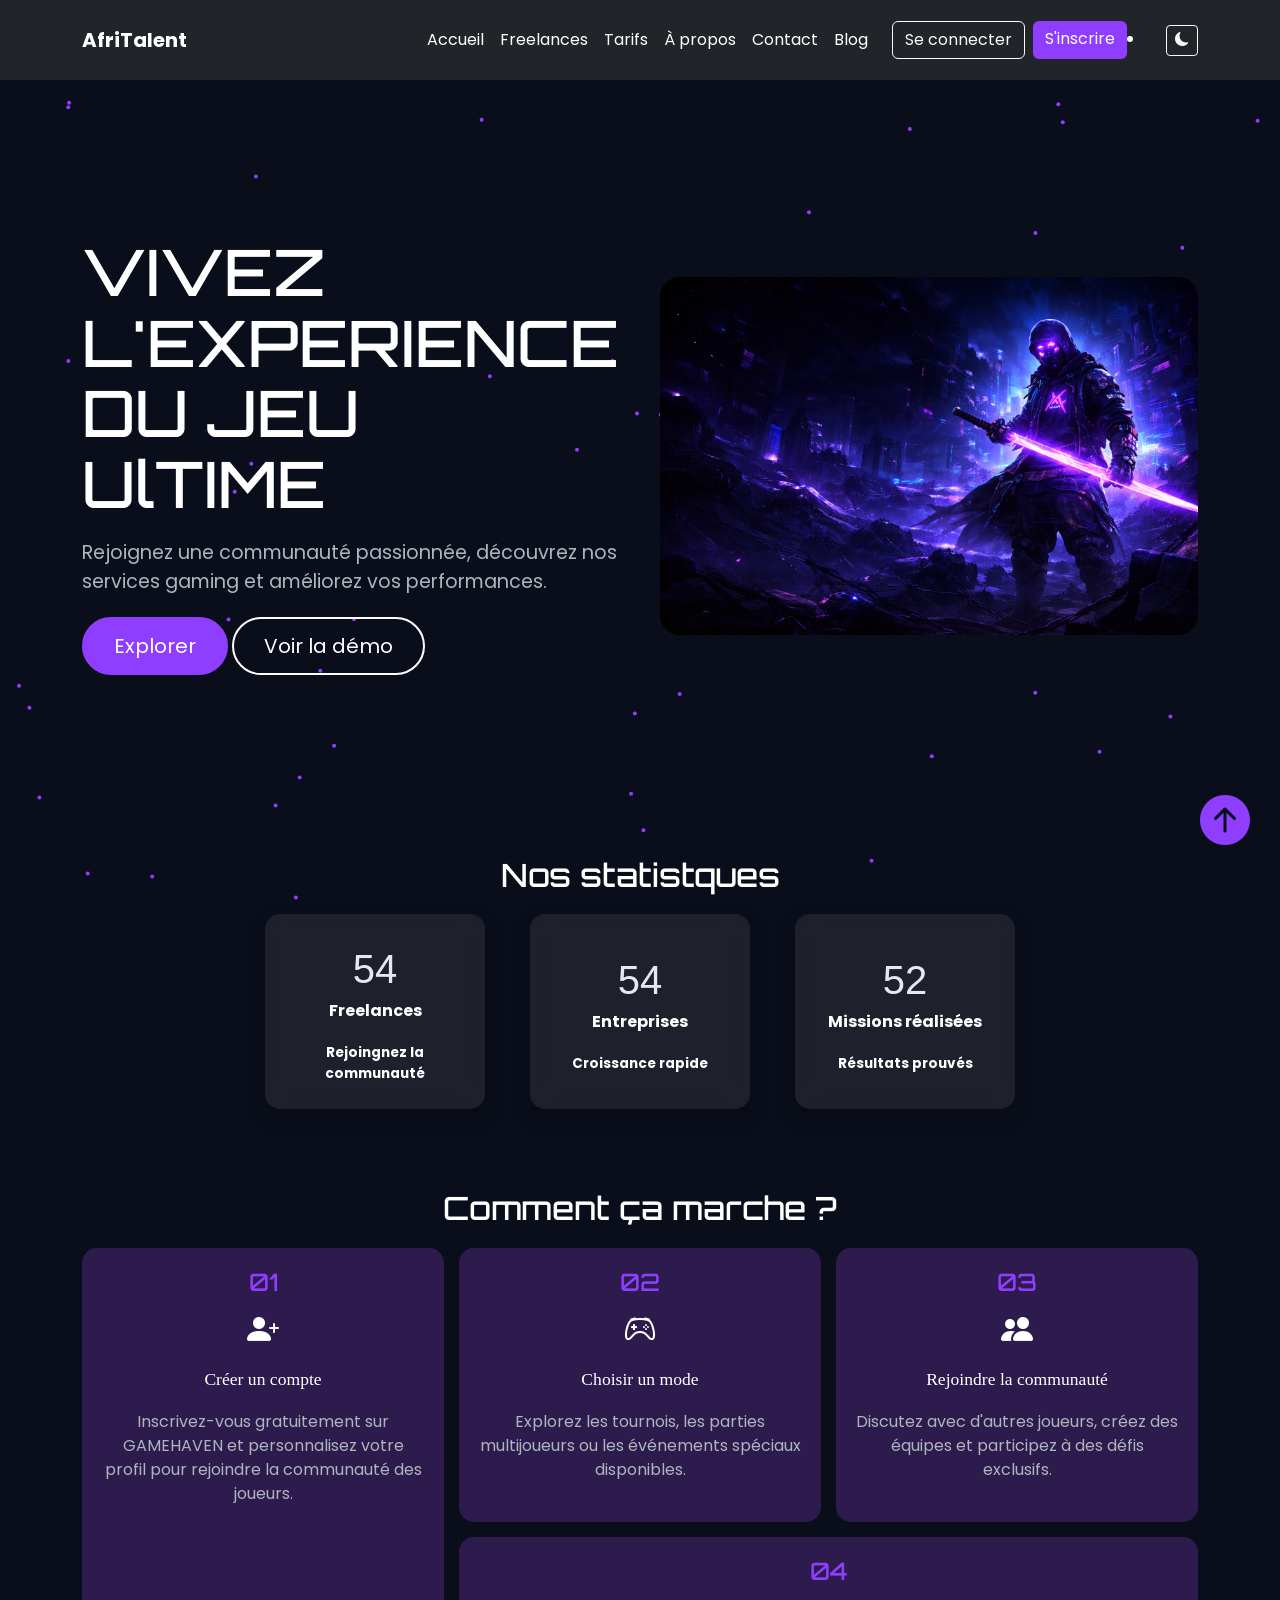
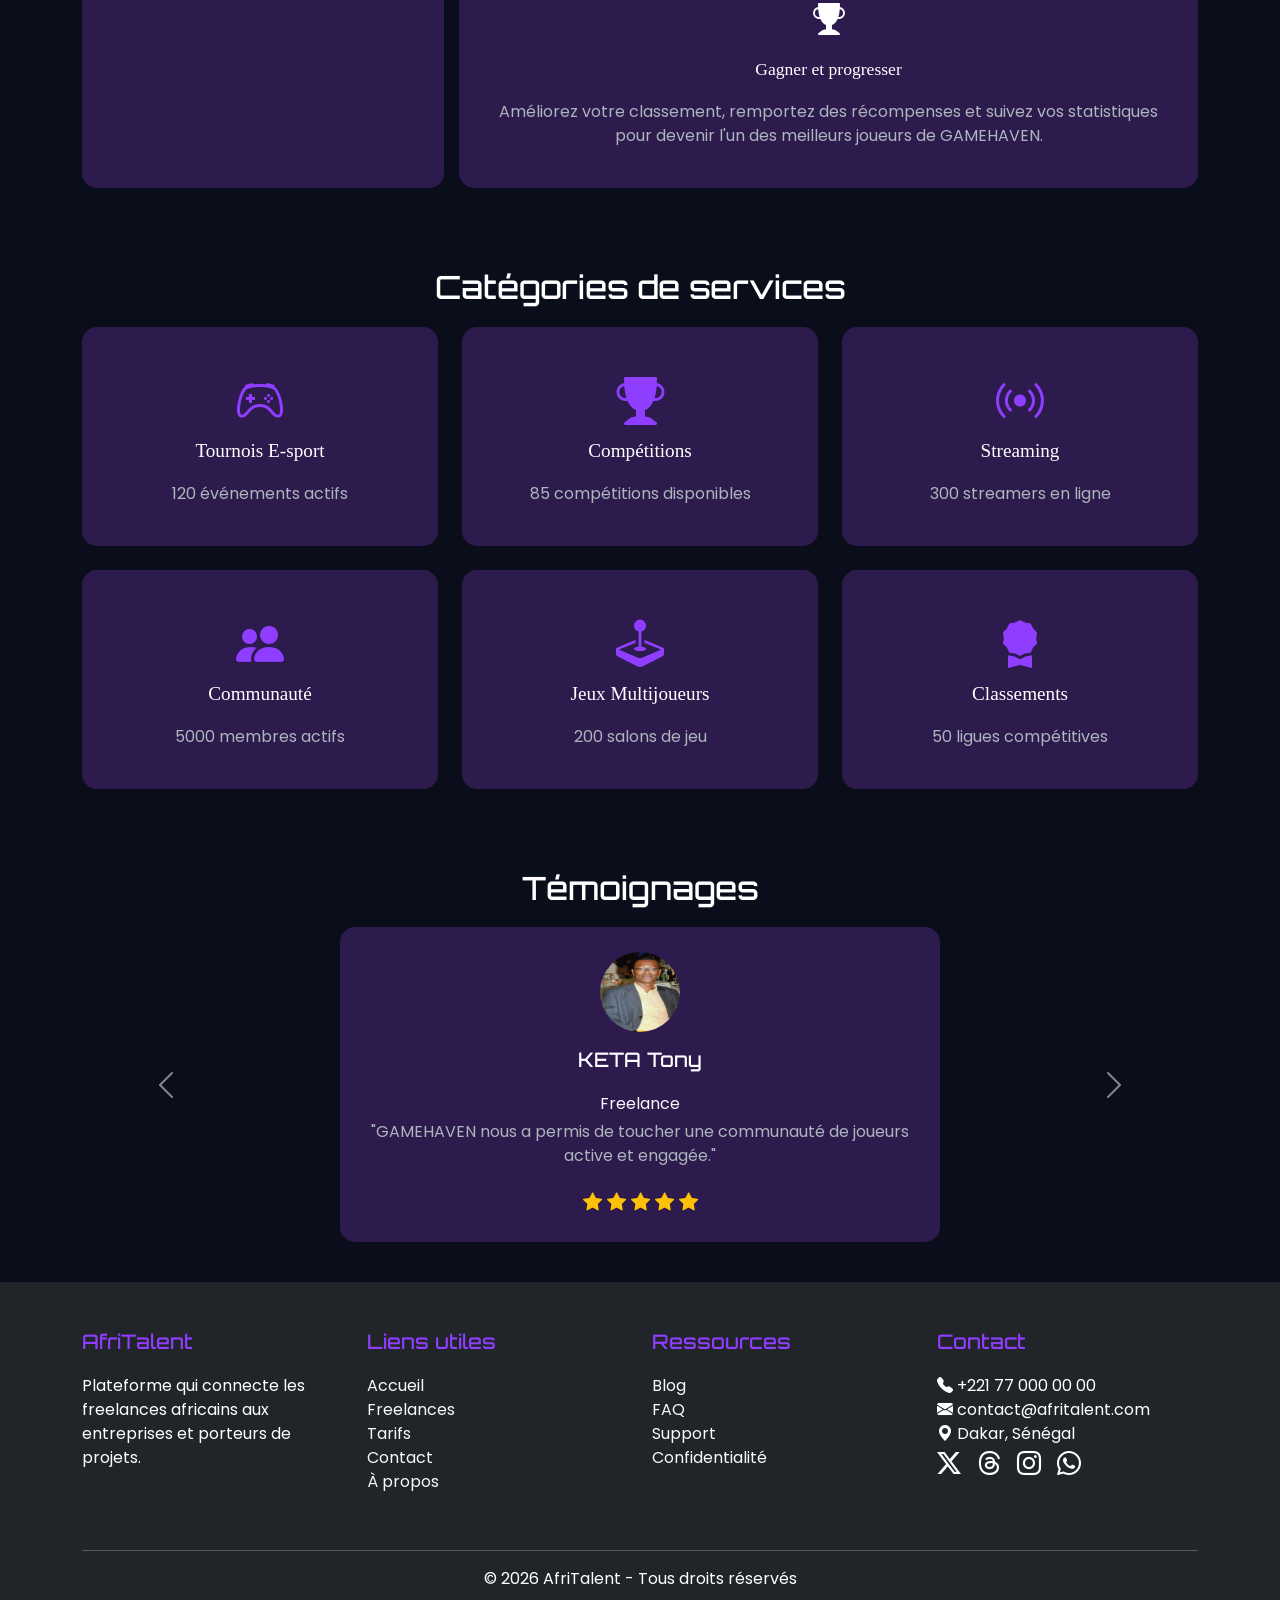
==== commit 3e64a673: "commit 7" ====
--- a/Desktop/KETA-Azarel_Projet-AfriTalent/index.html
+++ b/Desktop/KETA-Azarel_Projet-AfriTalent/index.html
@@ -63,7 +63,7 @@
     <main class="container mt-5 pt-5">
 
         <!-- HERO -->
-    <section class="hero">
+    <section class="hero fade-in">
 
         <div class="hero-content">
             <h1>VIVEZ L'EXPERIENCE DU JEU UlTIME</h1>
@@ -89,8 +89,37 @@
 
     </section>
 
+    <!-- ========= Statistques =========-->
+    <section class="bob fade-in">
+         <h2>Nos statistques</h2>
+        <div class="starts">
+            <!-- Nombre de freelances -->
+            <div class="start-card">
+                <!--Compteur 1-->
+                <div id="count7" class="counter">+0</div>
+                <p>Freelances</p>
+                <span>Rejoingnez la communauté</span>
+            </div>
+            
+            <!-- Nombre d'entreprise -->
+             <div class="start-card">
+                <div id="count8" class="counter">+0</div>
+                <p>Entreprises</p>
+                <span>Croissance rapide</span>
+            </div>
+
+            <!-- Nombres de missions réalisées -->
+             <div class="start-card">
+                 <div id="count10" class="counter">+0</div>
+                <p>Missions réalisées</p>
+                <span>Résultats prouvés</span>
+            </div>
+
+        </div>
+    </section>
+
     <!-- COMMENT ÇA MARCHE -->
-<section class="how-it-works">
+<section class="how-it-works fade-in">
 
     <h2>Comment ça marche ?</h2>
 
@@ -144,7 +173,7 @@
 </section>
 
    <!-- CATÉGORIES -->
-<section class="categories">
+<section class="categories fade-in">
 
     <h2>Catégories de services</h2>
 
@@ -204,7 +233,7 @@
 
     <!-- TÉMOIGNAGES -->
 <!-- TÉMOIGNAGES -->
-<section class="testimonials">
+<section class="testimonials fade-in">
 
     <h2>Témoignages</h2>
 
@@ -296,7 +325,7 @@
 
     </main>
 
-    <footer class="bg-dark text-light pt-5 pb-3">
+    <footer class="bg-dark text-light pt-5 pb-3 fade-in">
     <div class="container">
 
         <div class="row">
--- a/Desktop/KETA-Azarel_Projet-AfriTalent/css/style.css
+++ b/Desktop/KETA-Azarel_Projet-AfriTalent/css/style.css
@@ -454,4 +454,470 @@
 
 .social-icons a:hover{
     color: var(--accent-color); 
+}
+.starts {
+    display: flex;
+    justify-content: center;
+    gap: 45px;
+    align-items: stretch;
+    width: 100%;
+    margin-top: 20px;
+    flex-wrap: wrap;
+}
+
+/* Cartes statistiques */
+.start-card {
+    text-align: center;
+    backdrop-filter: blur(10px);
+    box-shadow: 0 8px 20px rgba(0,0,0,0.2);
+    transition: transform 0.3s ease;
+    border-radius: 15px;
+    padding: 25px;
+    background: #ffffff15;
+    width: 220px;
+
+    display: flex;
+    flex-direction: column;
+    justify-content: center;
+}
+
+/* Effet hover */
+.start-card:hover {
+    transform: translateY(-5px);
+}
+
+/* Valeur du compteur */
+.counter {
+    font-size: 40px;
+    font-weight: 500;
+    color: #e8e7f1;
+}
+
+/* Texte sous le compteur */
+.start-card p {
+    font-weight: bold;
+    color: #ffffff;
+}
+
+.start-card span {
+    font-size: 0.85rem;
+    color: #ffffff;
+    font-weight: bold;
+}
+
+.bob h2 {
+    text-align: center;
+}
+
+/* ========================= */
+/* TABLETTE */
+/* ========================= */
+@media (max-width: 992px) {
+    .start-card {
+        width: 45%;
+    }
+
+    .counter {
+        font-size: 34px;
+    }
+}
+
+/* ========================= */
+/* TÉLÉPHONE */
+/* ========================= */
+@media (max-width: 576px) {
+    .starts {
+        gap: 15px;
+        padding: 0 15px;
+    }
+
+    .start-card {
+        width: 100%;
+        max-width: 320px;
+        margin: auto;
+        padding: 20px;
+    }
+
+    .counter {
+        font-size: 30px;
+    }
+
+    .start-card p {
+        font-size: 1rem;
+    }
+
+    .start-card span {
+        font-size: 0.8rem;
+    }
+
+    .bob h2 {
+        font-size: 1.8rem;
+    }
+}
+/*========== NOTRE HISTOIRE ==========*/
+/* Section hero pleine page avec image de fond */
+.castor {
+    height: 100vh; /* Prend toute la largeur de l'écran */
+    background-size: cover;
+    background-position: center;
+    position: relative;
+    display: flex;
+    justify-content: center;
+    align-items: center;
+    text-align: center;
+    background: url("https://images.unsplash.com/photo-1542751371-adc38448a05e?q=80&w=1600&auto=format&fit=crop");
+}
+@media (max-width: 768px) {
+    .castor {
+        padding: 120px 20px 50px;
+    }
+    .shadow h1 {
+        font-size: 45px;
+    }
+    .shadow p {
+        font-size: 18px;
+    }
+    .heros {
+        flex-direction: column;
+        text-align: center;
+        padding: 20px;
+    }
+    .imgs img {
+        width: 100%;
+        height: auto;
+    }
+    .heros-text h2 {
+        font-size: 28px;
+    }
+    .heros-text p {
+        font-size: 16px;
+    }
+    .states-grid {
+        grid-template-columns: repeat(2, 1fr);
+    }
+}
+@media (max-width: 480px) {
+    .states-grid {
+        grid-template-columns: 1fr;
+    }
+}
+/* Overlay sombre par-dessus l'image */
+.overlay {
+    position: absolute;
+    width: 100%;
+    height: 100%;
+    background:  rgba(0,0,0,0.7);
+}
+/* Contenu au de-dessus de l'overlay */
+.shadow {
+    position: relative;
+    z-index: 2;
+}
+/* Pararagraphes dans la section hero */
+.shadow p{
+    font-family: "Advent Pro", sans-serif;
+    margin: 20px 0;
+    font-size: 28px
+}
+/* Grand titre dans hero */
+.shadow h1{
+    font-size: 80px;
+    color: var(--primary-color);
+    font-family: "inter";
+}
+/* Fond violet global */
+.violet {
+    background-color: rgb(5, 3, 12);
+}
+/* Titre */
+.equipe {
+    color: rgb(113, 9, 136);
+   font-family: 'Franklin Gothic Medium', 'Arial Narrow', Arial, sans-serif;
+   font-size: 25px;
+}
+/* Section hero équipe */
+.heros {
+    display: flex;
+    align-items: center;
+    justify-content: space-between;
+    gap: 40px;
+    padding: 50px;
+}
+/* Titre global h6 (affecte tous les h6) */
+h6 {
+    text-align: center;
+    font-size: 40px;
+    color: #1e90ff;
+    margin-top: 20px;
+    font-family: "inter";
+}
+/* Texte hero */
+.heros-text h2, 
+.heros-text p {
+    color: #ffffff;
+}
+/* Paragraphe hero */
+.heros-text p{
+    font-family: "Nunito";
+    font-size: 20px;
+}
+/* Titre hero */
+.heros-text h2, h3 {
+    font-family: "Poppins";
+    font-size: 40px;
+    color: aliceblue;
+}
+/* Image dans texte hero */
+.heros-text img {
+    width: 100%;
+    border-radius: 10px;
+}
+/* Image principale */
+.imgs img {
+    width: 550px;
+    height: 350px;
+    border-radius: 10px;
+}
+/* Section équipe */
+.team {
+    padding: 50px;
+    text-align: center;
+}
+/* Titres équipe (h1 et h2) */
+.team h1,
+.team h2{
+   font-size: 40px;
+   color: dodgerblue;
+   margin-bottom: 50px;
+   font-family: "inter";
+}
+/* Grille des membress d'équipe */
+.teams {
+    display: grid;
+    grid-template-columns: repeat(auto-fit,minmax(200px,1fr));
+    gap: 20px;
+}
+/* Carte membre équipe */
+.team-1 {
+  background-color: #161616;
+  padding: 12px 20px;
+  border-radius: 20px;
+}
+/* Image membre équipe */
+.team-1 img {
+    width: 100px;
+    border-radius: 50%;
+    margin-bottom: 15px;
+    height: 100px;
+}
+/* Valeurs */
+.values {
+    padding: 80px 10%;
+    text-align: center;
+}
+/* Titres valeurs */
+.values h2,
+.values h1{
+    font-size: 40px;
+    color: #1e90ff;
+    margin-bottom: 40px;
+    font-family: "inter";
+}
+/* Grille des valeurs */
+.valeur-grid {
+    display: grid;
+    grid-template-columns: repeat(auto-fit,minmax(220px,1fr));
+    gap: 20px;
+}
+/* Carte valeur */
+.value {
+    background: #111;
+    padding: 40px;
+    border-radius: 20px;
+}
+/* Icône valeur */
+.value i{
+    color: red;
+    margin-bottom: 20px;
+    font-size: 40px;
+}
+/*========== COMPTEURS ==========*/
+.states {
+    padding: 20px;
+    text-align: center;
+}
+/* Grille des stats */
+.states-grid {
+    display: grid;
+    grid-template-columns: repeat(3, 1fr);
+    gap: 20px;
+}
+/* Carte statistique */
+.stat {
+    background-color: #0f0a1a;
+    padding: 30px;
+    font-size: 24px;
+    text-align: center;
+}
+/* Texte secondaire des stats */
+.stat span {
+    display: block;
+    font-size: 14px;
+    margin-top: 10px;
+    color: rgb(241, 241, 241);
+}
+
+/* État initial */
+.fade-in {
+    opacity: 0;
+    transform: translateY(40px);
+    transition: opacity 0.8s ease, transform 0.8s ease;
+}
+
+/* Quand l'élément devient visible */
+.fade-in.show {
+    opacity: 1;
+    transform: translateY(0);
+}
+
+/* ===== PRICING ===== */
+.pricing-section{
+    padding:120px 0 60px;
+}
+
+.pricing-title{
+    text-align:center;
+    margin-bottom:10px;
+    font-weight:800;
+}
+
+.pricing-subtitle{
+    text-align:center;
+    color:#9fb0d8;
+    margin-bottom:50px;
+}
+
+/* CARD */
+.pricing-card{
+    background:#101b35;
+    border:1px solid #24375f;
+    border-radius:18px;
+    padding:25px;
+    text-align:center;
+    transition:0.3s;
+    height:100%;
+}
+
+.pricing-card:hover{
+    transform:translateY(-8px);
+    box-shadow:0 15px 40px rgba(0,0,0,0.4);
+}
+
+/* POPULAIRE */
+.popular{
+    border:2px solid #f4c63d;
+    transform:scale(1.08);
+    box-shadow:0 0 40px rgba(244,198,61,0.25);
+    position:relative;
+}
+
+.badge-pop{
+    position:absolute;
+    top:-12px;
+    left:50%;
+    transform:translateX(-50%);
+    background:linear-gradient(90deg,#f4c63d,#ffdd66);
+    color:#000;
+    padding:5px 12px;
+    border-radius:20px;
+    font-size:12px;
+    font-weight:800;
+}
+
+/* PRICE */
+.price{
+    font-size:2.2rem;
+    font-weight:800;
+    color:#f4c63d;
+}
+
+.plan-name{
+    font-size:1.3rem;
+    font-weight:700;
+}
+
+/* FEATURES */
+.features{
+    list-style:none;
+    padding:0;
+    margin:20px 0;
+}
+
+.features li{
+    margin:8px 0;
+    font-size:0.95rem;
+}
+
+/* BUTTON */
+.btn-custom{
+    width:100%;
+    border-radius:10px;
+}
+.check::before {
+    content: "✅";
+    color: green;
+}
+/* Icône croix pour inconvénients */
+.cross::before {
+    content: "❌";
+}
+
+/* RESPONSIVE */
+@media(max-width:992px){
+    .popular{
+        transform:scale(1.03);
+    }
+}
+
+@media(max-width:768px){
+    .popular{
+        transform:none;
+    }
+}
+.faq{
+    width:80%;
+    margin:60px auto;
+}
+
+.faq h1{
+    text-align:center;
+    color:#fff;
+    margin-bottom:25px;
+}
+
+/* carte FAQ transparente */
+.accordion-item{
+    background:rgba(255,255,255,0.06);
+    border:1px solid rgba(255,255,255,0.1);
+    border-radius:10px;
+    margin-bottom:12px;
+}
+
+/* bouton */
+.accordion-button{
+    background:transparent;
+    color:#fff;
+    box-shadow:none !important;
+}
+
+/* ouvert */
+.accordion-button:not(.collapsed){
+    color:#f4c63d;
+    background:rgba(244,198,61,0.12);
+}
+
+/* réponse */
+.accordion-body{
+    background:rgba(0,0,0,0.2);
+    color:#fff;
 }
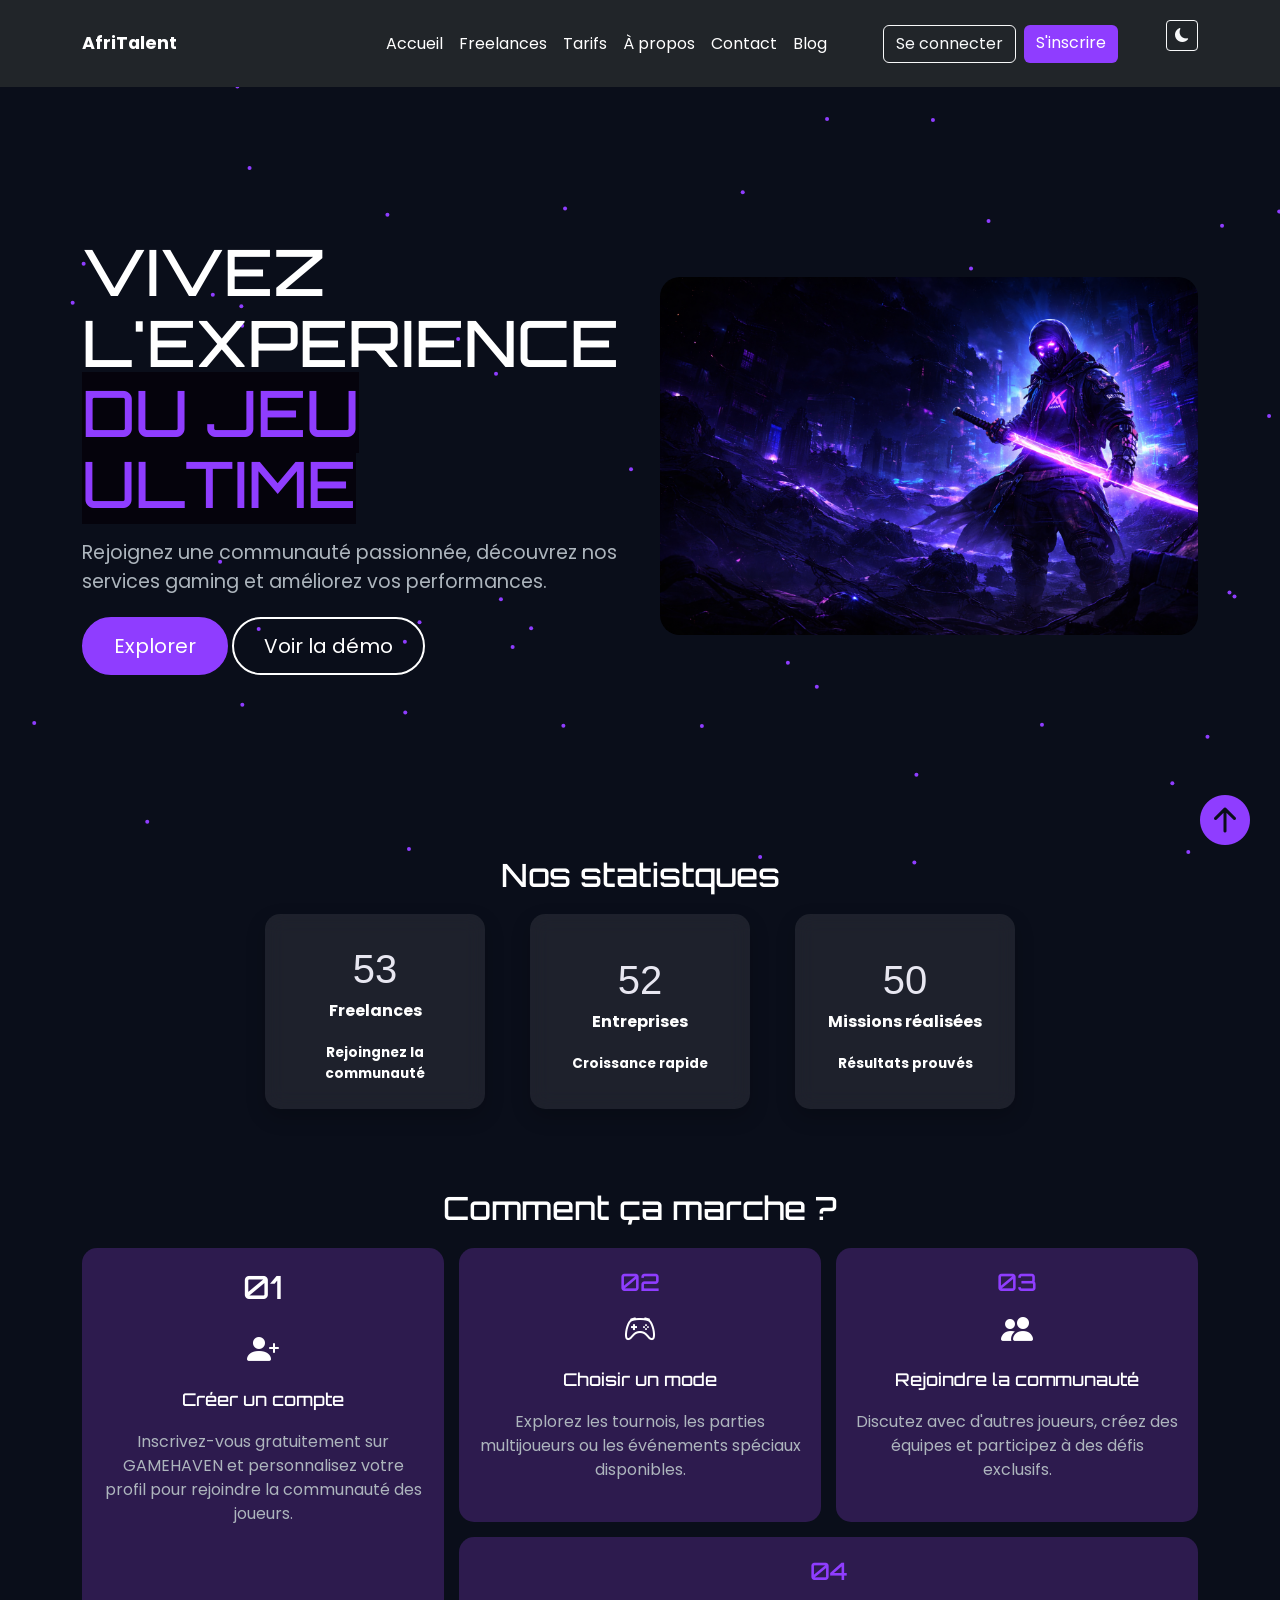
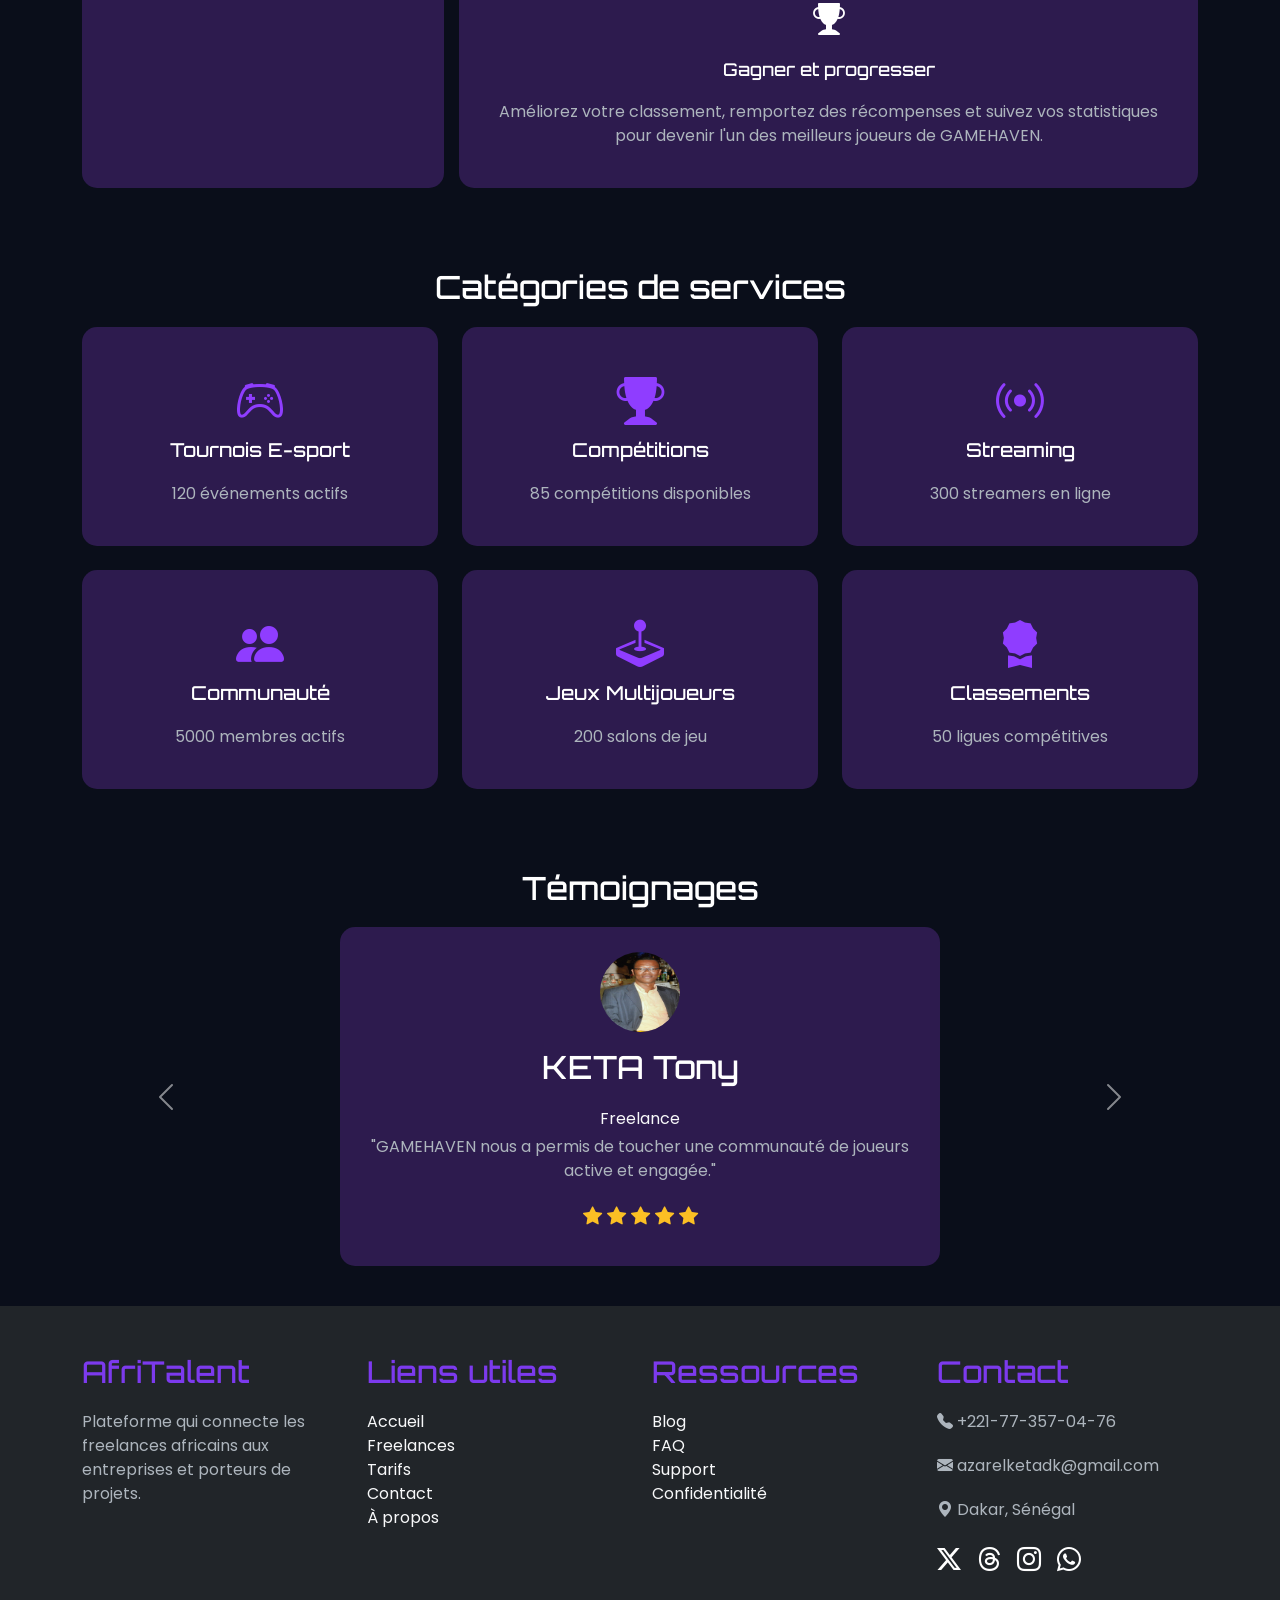
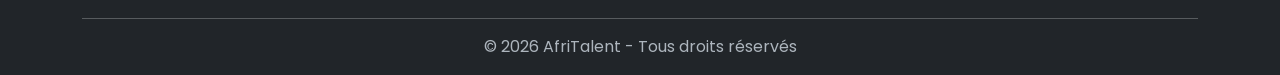
==== commit 7e07d955: "commit 9" ====
--- a/Desktop/KETA-Azarel_Projet-AfriTalent/index.html
+++ b/Desktop/KETA-Azarel_Projet-AfriTalent/index.html
@@ -1,26 +1,31 @@
 <!DOCTYPE html>
-<html lang="en">
+<html lang="fr">
 <head>
     <meta charset="UTF-8">
     <meta name="viewport" content="width=device-width, initial-scale=1.0">
     <title>Index</title>
+    <!-- Bootstrap CSS -->
     <link href="https://cdn.jsdelivr.net/npm/bootstrap@5.3.3/dist/css/bootstrap.min.css" rel="stylesheet">
+    <!-- Bootstrap Icons -->
     <link rel="stylesheet" href="https://cdn.jsdelivr.net/npm/bootstrap-icons@1.11.3/font/bootstrap-icons.min.css">
+    <!-- Feuille de style personnalisée -->
     <link rel="stylesheet" href="css/style.css">
 </head>
 <body>
 
+    <!-- Fond animé -->
     <canvas id="network"></canvas>
 
 <header>
-       <!-- NAVBAR-->
+
+       <!-- Barre de navigation -->
         <nav class="navbar navbar-expand-lg navbar-dark bg-dark fixed-top">
   <div class="container">
-
+<!-- Logo -->
     <a class="navbar-brand" href="index.html">
       AfriTalent
     </a>
-
+<!-- Bouton menu mobile -->
     <button class="navbar-toggler" type="button"
         data-bs-toggle="collapse"
         data-bs-target="#menu">
@@ -28,7 +33,7 @@
     </button>
 
     <div class="collapse navbar-collapse" id="menu">
-
+<!-- Liens de navigation -->
       <ul class="navbar-nav ms-auto">
 
         <li class="nav-item"><a class="nav-link" href="index.html">Accueil</a></li>
@@ -39,8 +44,8 @@
         <li class="nav-item"><a class="nav-link" href="#">Blog</a></li>
        
      </ul>
-
-    <div class="d-flex gap-2 ms-lg-3">
+<!-- Boutons connexion / inscription -->
+    <div class="d-flex gap-2 ms-lg-5">
         <a href="contact.html" class="btn btn-outline-light">
             Se connecter
         </a>
@@ -49,12 +54,14 @@
             S'inscrire
         </a>
     </div>
-
+<!-- Bouton Dark / Light Mode -->
+    <ul>
      <li class="nav-item">
         <button id="themeToggle" class="btn btn-sm btn-outline-light ms-3">
             <i class="bi bi-moon-fill"></i>    
         </button>
     </li>
+    </ul>
    </div>
    </div>
   </nav>
@@ -66,7 +73,7 @@
     <section class="hero fade-in">
 
         <div class="hero-content">
-            <h1>VIVEZ L'EXPERIENCE DU JEU UlTIME</h1>
+            <h1>VIVEZ L'EXPERIENCE <br><span class="violet">DU JEU ULTIME</span></h1>
 
             <p>
                 Rejoignez une communauté passionnée, découvrez nos services gaming
@@ -118,15 +125,15 @@
         </div>
     </section>
 
-    <!-- COMMENT ÇA MARCHE -->
+<!-- ===== SECTION COMMENT ÇA MARCHE ===== -->
 <section class="how-it-works fade-in">
-
+<!-- Titre principal de la section -->
     <h2>Comment ça marche ?</h2>
-
+<!-- Grille type "bento" pour organiser les étapes -->
     <div class="bento-grid">
-
+        <!-- ===== ÉTAPE 1 (Grande carte) ===== -->
         <div class="bento-card large">
-            <h4>01</h4>
+            <h2>01</h2>
             <i class="bi bi-person-plus-fill"></i>
             <h3>Créer un compte</h3>
             <p>
@@ -136,6 +143,7 @@
             </p>
         </div>
 
+ <!-- ===== ÉTAPE 2 ===== -->
         <div class="bento-card">
             <h4>02</h4>
             <i class="bi bi-controller"></i>
@@ -145,7 +153,7 @@
                 ou les événements spéciaux disponibles.
             </p>
         </div>
-
+  <!-- ===== ÉTAPE 3 ===== -->
         <div class="bento-card">
             <h4>03</h4>
             <i class="bi bi-people-fill"></i>
@@ -156,7 +164,7 @@
                 à des défis exclusifs.
             </p>
         </div>
-
+  <!-- ===== ÉTAPE 4 (CARTE LARGE) ===== -->
         <div class="bento-card wide">
             <h4>04</h4>
             <i class="bi bi-trophy-fill"></i>
@@ -174,19 +182,22 @@
 
    <!-- CATÉGORIES -->
 <section class="categories fade-in">
-
+  <!-- Titre de la section -->
     <h2>Catégories de services</h2>
-
+ <!-- Grille Bootstrap avec espacement entre les éléments -->
     <div class="row g-4">
-
-        <div class="col-12 col-md-6 col-lg-4">
-            <div class="category-card">
+ <!-- ===== CATÉGORIE 1 ===== -->
+        <div class="col-12 col-md-6 col-lg-4">
+            <div class="category-card">
+                <!-- Icône Bootstrap Icons -->
                 <i class="bi bi-controller"></i>
+                <!-- Nom de la catégorie -->
                 <h3>Tournois E-sport</h3>
+                  <!-- Description / statistique -->
                 <p>120 événements actifs</p>
             </div>
         </div>
-
+ <!-- ===== CATÉGORIE 2 ===== -->
         <div class="col-12 col-md-6 col-lg-4">
             <div class="category-card">
                 <i class="bi bi-trophy-fill"></i>
@@ -194,7 +205,7 @@
                 <p>85 compétitions disponibles</p>
             </div>
         </div>
-
+ <!-- ===== CATÉGORIE 3 ===== -->
         <div class="col-12 col-md-6 col-lg-4">
             <div class="category-card">
                 <i class="bi bi-broadcast"></i>
@@ -202,7 +213,7 @@
                 <p>300 streamers en ligne</p>
             </div>
         </div>
-
+ <!-- ===== CATÉGORIE 4 ===== -->
         <div class="col-12 col-md-6 col-lg-4">
             <div class="category-card">
                 <i class="bi bi-people-fill"></i>
@@ -210,7 +221,7 @@
                 <p>5000 membres actifs</p>
             </div>
         </div>
-
+ <!-- ===== CATÉGORIE 5 ===== -->
         <div class="col-12 col-md-6 col-lg-4">
             <div class="category-card">
                 <i class="bi bi-joystick"></i>
@@ -218,7 +229,7 @@
                 <p>200 salons de jeu</p>
             </div>
         </div>
-
+ <!-- ===== CATÉGORIE 6 ===== -->
         <div class="col-12 col-md-6 col-lg-4">
             <div class="category-card">
                 <i class="bi bi-award-fill"></i>
@@ -247,7 +258,7 @@
 
                     <img src="images/tony.jpeg" class="rounded-circle mb-3" width="80" height="80" alt="tony">
 
-                    <h5>KETA Tony</h5>
+                    <h2>KETA Tony</h2>
                     <p class="text-light mb-1">Freelance</p>
 
                     <p>"GAMEHAVEN nous a permis de toucher une communauté de joueurs active et engagée."</p>
@@ -268,7 +279,7 @@
 
                     <img src="images/témoin3.png" class="rounded-circle mb-3" width="80" height="80" alt="temoin3">
 
-                    <h5>SIALE Juliana</h5>
+                    <h2>SIALE Juliana</h2>
                     <p class="text-light mb-1">Entreprise</p>
 
                     <p>"Les tournois organisés sur GAMEHAVEN sont incroyables. L'ambiance est géniale et les récompenses motivantes.."</p>
@@ -290,7 +301,7 @@
 
                     <img src="images/andré.jpeg" class="rounded-circle mb-3" width="80" height="80" alt="andre">
 
-                    <h5>KETA Andréas</h5>
+                    <h2>KETA Andréas</h2>
                     <p class="text-light mb-1">Freelance</p>
 
                     <p>"Une plateforme incontournable pour tous les passionnés de jeux vidéo."</p>
@@ -323,8 +334,9 @@
 
 </section>
 
-    </main>
-
+</main>
+
+<!-- ================= FOOTER ================= -->
     <footer class="bg-dark text-light pt-5 pb-3 fade-in">
     <div class="container">
 
@@ -332,7 +344,7 @@
 
             <!-- AfriTalent -->
             <div class="col-md-3 mb-4">
-                <h5>AfriTalent</h5>
+                <h3>AfriTalent</h3>
                 <p>
                     Plateforme qui connecte les freelances africains
                     aux entreprises et porteurs de projets.
@@ -341,7 +353,7 @@
 
             <!-- Liens utiles -->
             <div class="col-md-3 mb-4">
-                <h5>Liens utiles</h5>
+                <h3>Liens utiles</h3>
                 <ul class="list-unstyled">
                     <li><a href="index.html" class="text-light">Accueil</a></li>
                     <li><a href="freelances.html" class="text-light">Freelances</a></li>
@@ -353,7 +365,7 @@
 
             <!-- Ressources -->
             <div class="col-md-3 mb-4">
-                <h5>Ressources</h5>
+                <h3>Ressources</h3>
                 <ul class="list-unstyled">
                     <li><a href="#" class="text-light">Blog</a></li>
                     <li><a href="#" class="text-light">FAQ</a></li>
@@ -364,11 +376,11 @@
 
             <!-- Contact -->
             <div class="col-md-3 mb-4">
-                <h5>Contact</h5>
-                <p><i class="bi bi-telephone-fill"></i> +221 77 000 00 00</p>
-                <p><i class="bi bi-envelope-fill"></i> contact@afritalent.com</p>
+                <h3>Contact</h3>
+                <p><i class="bi bi-telephone-fill"></i> +221-77-357-04-76</p>
+                <p><i class="bi bi-envelope-fill"></i> azarelketadk@gmail.com</p>
                 <p><i class="bi bi-geo-alt-fill"></i> Dakar, Sénégal</p>
-
+            <!-- Réseaux sociaux -->
                 <div class="d-flex gap-3 fs-4 social-icons">
                       <a href="https://www.twitter.com" target="_blank">
                          <i class="bi bi-twitter-x"></i>
@@ -388,23 +400,23 @@
         </div>
 
         <hr>
-
+<!-- Copyright -->
         <p class="text-center mb-0">
             © <span id="year"></span> AfriTalent - Tous droits réservés
         </p>
 
     </div>
 </footer>
-
- 
-
 
         <!--============ Bouton retour en haut de page =============-->
  <a href="#" class="Boutons">
      <i class="bi bi-arrow-up-circle-fill"></i>
  </a>
 
+<!-- ================= SCRIPTS ================= -->
+ <!-- Bootstrap JS -->
     <script src="https://cdn.jsdelivr.net/npm/bootstrap@5.3.3/dist/js/bootstrap.bundle.min.js"></script>
+    <!-- JavaScript principal -->
     <script src="js/main.js"></script>
 </body>
 </html>
--- a/Desktop/KETA-Azarel_Projet-AfriTalent/css/style.css
+++ b/Desktop/KETA-Azarel_Projet-AfriTalent/css/style.css
@@ -1,6 +1,5 @@
 /* ===== GOOGLE FONTS ======*/
 @import url('https://fonts.googleapis.com/css2?family=Poppins:wght@300;400;500;600;700&family=Orbitron:wght@400;700&display=swap');
-
 /* ======= VARIABLES CSS ======= */
 :root{
     --primary-color:  #0A0E1A;
@@ -23,6 +22,9 @@
     padding: 0;
     box-sizing: border-box;
 }
+.violet {
+    color: var(--accent-color);
+}
 html{
     scroll-behavior: smooth;
 }
@@ -30,53 +32,77 @@
     max-width: 100%;
     display: block;
 }
-
 ul{
     list-style: none;
 }
-
 a{
     text-decoration: none;
 }
-
+@media (max-width: 576px){
+
+    .shadow button{
+        width: auto !important; /* IMPORTANT */
+        display: inline-block;
+        padding: 12px 25px;
+        font-size: 14px;
+        margin-top: 10px;
+    }
+}
+.shadow h1{
+    font-size: clamp(32px, 6vw, 80px);
+    font-weight: 800;
+    text-transform: uppercase;
+    letter-spacing: 3px;
+    color: #8c6dab;
+    text-shadow:
+    0 0 8px rgba(192,132,252,0.8),
+    0 0 20px rgba(192,132,252,0.4);
+}
+.shadow{
+    position: relative;
+    z-index: 2;
+    max-width: 800px;
+}
+.shadow button{
+    width: auto;
+    display: inline-block;
+    padding: 14px 35px;
+    border: none;
+    border-radius: 50px;
+    background: #8f3dff;
+    color: white;
+}
 /* ======= STYLES DE BASE ======= */
 body{
     font-family: var(--font-body);
     background-color: var(--primary-color);
     color: var(--text-color);
 }
-
 h1,h2,h3,h4,h5,h6{
     font-family: var(--font-title);
     color: var(--accent-color);
     margin-bottom: var(--spacing-medium);
 }
-
 p{
     margin-bottom: var(--spacing-medium);
     color: var(--gray-color);
 }
-
 /* ======= NAVBAR ======= */
 .navbar{
     background-color: #eaeaea;
      transition: all 0.3s ease;
     padding: 20px 0;
 }
-
 .navbar-brand{
     color: white;
     font-weight: bold;
 }
-
 .nav-link{
     color: white;
 }
-
 .nav-link:hover{
     color: #d8b4fe;
 }
-
 /* état au scroll */
 .navbar.scrolled{
     background-color: rgba(10, 14, 26, 0.95) !important;
@@ -85,13 +111,11 @@
     backdrop-filter: blur(10px);
     border-bottom: 1px solid rgba(255,255,255,0.1);
 }
-
 /* shrink brand */
-.navbar.scrolled .navbar-brand{
+.navbar-brand{
     font-size: 1.1rem;
     transition: 0.3s ease;
 }
-
 /* shrink links */
 .navbar.scrolled .nav-link{
     font-size: 0.95rem;
@@ -100,32 +124,17 @@
 main{
     min-height: 80vh;
 }
-
 section{
     padding: var(--spacing-large) 0;
 }
-
 .container h1{
     font-size: 2.5rem;
     color: white;
 }
-
 .container h2{
     font-size: 2rem;
     color: white;
 }
-
-/* ======= FOOTER ======== */
-footer{
-    background-color: var(--secondary-color);
-}
-
-footer p{
-    color: white;
-    margin-bottom: 0;
-}
-/* ===== HERO ===== */
-
 .hero{
     display: grid;
     grid-template-columns: 1fr 1fr;
@@ -133,16 +142,13 @@
     align-items: center;
     min-height: 80vh;
 }
-
 .hero-content h1{
     font-size: 4rem;
     line-height: 1.1;
 }
-
 .hero-content p{
     font-size: 1.2rem;
 }
-
 .hero-image img{
     width: 100%;
     border-radius: 20px;
@@ -154,18 +160,15 @@
     grid-template-columns: repeat(3,1fr);
     gap: 15px;
 }
-
 .bento-card{
     background-color: var(--secondary-color);
     padding: 20px;
     border-radius: 15px;
     text-align: center;
 }
-
 .large{
     grid-row: span 2;
 }
-
 .wide{
     grid-column: span 2;
 }
@@ -175,20 +178,17 @@
     font-size: 1.5rem;
     margin-bottom: 10px;
 }
-
 .bento-card i{
     font-size: 2rem;
     color: white;
     margin-bottom: 15px;
     display: block;
 }
-
 .bento-card h3{
     color: white;
     font-size: 1.1rem;
 }
 /* ===== CATÉGORIES ===== */
-
 .category-card{
     background-color: var(--secondary-color);
     padding: 40px;
@@ -197,7 +197,6 @@
     transition: all .3s ease;
     cursor: pointer;
 }
-
 .category-card:hover{
     transform: translateY(-10px);
     box-shadow: 0 10px 30px rgba(143,61,255,.5);
@@ -207,38 +206,33 @@
     color: var(--accent-color);
     margin-bottom: 15px;
 }
-
 .category-card h3{
     color: white;
     font-size: 1.2rem;
 }
-
 .category-card p{
     margin-bottom: 0;
 }
-
 .category-card:hover{
     transform: translateY(-10px) scale(1.05);
     box-shadow: 0 10px 30px rgba(255, 255, 255, 0.5);
     background-color: var(--accent-color);
 }
-
 .category-card:hover i,
 .category-card:hover h3,
 .category-card:hover p{
     color: white;
 }
+
 /* ===== TÉMOIGNAGES ===== */
 #testimonialCarousel{
     display: flex;
     justify-content: center;
 }
-
 .carousel-inner{
     width: 100%;
     max-width: 600px;
 }
-
 .carousel-item{
     background-color: var(--secondary-color);
     padding: 25px;
@@ -262,22 +256,18 @@
 }
 
 /* ===== RESPONSIVE ===== */
-
 @media(max-width:768px){
 
     .hero{
         grid-template-columns: 1fr;
         text-align: center;
     }
-
     .hero-content h1{
         font-size: 2.8rem;
     }
-
     .bento-grid{
         grid-template-columns: 1fr;
     }
-
     .large,
     .wide{
         grid-column: auto;
@@ -291,22 +281,18 @@
         grid-template-columns: 1fr;
         text-align: center;
     }
-
     .hero-content h1{
         font-size: 2rem;
     }
-
     .btn{
         width: 100%;
         margin-bottom: 10px;
     }
-
     .category-container,
     .bento-grid{
         grid-template-columns: 1fr;
     }
 }
-
 /* TABLETTE */
 @media (max-width: 768px){
 
@@ -314,59 +300,111 @@
         grid-template-columns: 1fr;
         text-align: center;
     }
-
     .hero-content h1{
         font-size: 2.8rem;
     }
-
     .category-container{
         grid-template-columns: repeat(2,1fr);
     }
-
     .bento-grid{
         grid-template-columns: 1fr;
     }
-
     .large,
     .wide{
         grid-column: auto;
         grid-row: auto;
     }
 }
-
 /* DESKTOP */
 @media (min-width: 1200px){
 
     .container{
         max-width: 1140px;
     }
-
     .hero-content h1{
         font-size: 4rem;
     }
-
     .category-container{
         grid-template-columns: repeat(3,1fr);
     }
 }
+.cat{
+    text-align: center;
+}
 /* ===== MODE CLAIR ===== */
-
 body.light-mode{
-    background:#f5f5f5;
-    color:#121212;
-}
-
+    background: #adb4e0;
+    color: #1f2937;
+}
+/* Navbar */
 body.light-mode .navbar{
-    background:#ffffff !important;
-}
-
+    background: rgba(255,255,255,0.95) !important;
+    backdrop-filter: blur(10px);
+    box-shadow: 0 2px 10px rgba(0,0,0,.1);
+}
 body.light-mode .navbar-brand,
 body.light-mode .nav-link{
-    color:#121212 !important;
-}
-
+    color: #4c1d95 !important;
+}
+/* Titres */
+body.light-mode h1,
+body.light-mode h2,
+body.light-mode h3,
+body.light-mode h4{
+    color: #7c3aed;
+}
+/* Texte */
+body.light-mode p{
+    color: #4b5563;
+}
+/* Cartes */
+body.light-mode .category-card,
+body.light-mode .bento-card,
+body.light-mode .pricing-card,
+body.light-mode .accordion-item,
+body.light-mode .start-card,
+body.light-mode .cardes{
+    background: #f8f7ff;
+    border: 1px solid #d8b4fe;
+    box-shadow: 0 5px 15px rgba(143,61,255,.15);
+}
+/* Titres dans les cartes */
+body.light-mode .category-card h3,
+body.light-mode .bento-card h3,
+body.light-mode .pricing-card .plan-name,
+body.light-mode .cardes h2{
+    color: #111827;
+}
+/* FAQ */
+body.light-mode .accordion-button{
+    color: #111827;
+}
+body.light-mode .accordion-body{
+    background: #f3f4f6;
+    color: #111827;
+}
+/* ===== FOOTER BLEU NUIT ===== */
+body.light-mode footer{
+    background: #0f172a !important;
+}
+body.light-mode footer h5{
+    color: #60a5fa !important;
+}
+body.light-mode footer p,
+body.light-mode footer a{
+    color: #e5e7eb !important;
+}
+body.light-mode footer a:hover{
+    color: #93c5fd !important;
+}
+/* Icônes réseaux */
+body.light-mode .social-icons a{
+    color: #e5e7eb !important;
+}
+body.light-mode .social-icons a:hover{
+    color: #60a5fa !important;
+}
 /* ===== NAVBAR SCROLL ===== */
-
 .navbar{
     transition: all 0.3s ease;
 }
@@ -391,7 +429,6 @@
     color: white;
     transition: 3s;
 }
-
 #network{
     position: fixed;
     top: 0;
@@ -400,7 +437,6 @@
     height: 100%;
     z-index: -1;
 }
-
 main,
 footer{
     position: relative;
@@ -410,11 +446,9 @@
     background: var(--accent-color);
     border: none;
 }
-
 .btn-primary:hover{
     background: #a25cff;
 }
-
 /* Bouton Explorer */
 .btn-explorer{
     background: var(--accent-color);
@@ -424,13 +458,11 @@
     padding: 12px 30px;
     transition: all 0.3s ease;
 }
-
 .btn-explorer:hover{
     background: transparent;
     color: var(--accent-color);
     transform: translateY(-3px);
 }
-
 /* Bouton Démo */
 .btn-demo{
     background: transparent;
@@ -440,18 +472,15 @@
     padding: 12px 30px;
     transition: all 0.3s ease;
 }
-
 .btn-demo:hover{
     background: white;
     color: var(--primary-color);
     transform: translateY(-3px);
 }
-
 .social-icons a{
     color: #ffffff; 
     transition: 0.3s;
 }
-
 .social-icons a:hover{
     color: var(--accent-color); 
 }
@@ -464,7 +493,6 @@
     margin-top: 20px;
     flex-wrap: wrap;
 }
-
 /* Cartes statistiques */
 .start-card {
     text-align: center;
@@ -475,81 +503,63 @@
     padding: 25px;
     background: #ffffff15;
     width: 220px;
-
     display: flex;
     flex-direction: column;
     justify-content: center;
 }
-
 /* Effet hover */
 .start-card:hover {
     transform: translateY(-5px);
 }
-
 /* Valeur du compteur */
 .counter {
     font-size: 40px;
     font-weight: 500;
     color: #e8e7f1;
 }
-
 /* Texte sous le compteur */
 .start-card p {
     font-weight: bold;
     color: #ffffff;
 }
-
 .start-card span {
     font-size: 0.85rem;
     color: #ffffff;
     font-weight: bold;
 }
-
 .bob h2 {
     text-align: center;
 }
-
-/* ========================= */
-/* TABLETTE */
-/* ========================= */
+/* ===== TABLETTE ===== */
 @media (max-width: 992px) {
     .start-card {
         width: 45%;
     }
-
     .counter {
         font-size: 34px;
     }
 }
-
-/* ========================= */
-/* TÉLÉPHONE */
-/* ========================= */
+/* ==== TÉLÉPHONE ==== */
 @media (max-width: 576px) {
     .starts {
         gap: 15px;
         padding: 0 15px;
     }
-
     .start-card {
         width: 100%;
         max-width: 320px;
         margin: auto;
         padding: 20px;
     }
-
     .counter {
         font-size: 30px;
     }
-
     .start-card p {
         font-size: 1rem;
     }
-
     .start-card span {
         font-size: 0.8rem;
     }
-
     .bob h2 {
         font-size: 1.8rem;
     }
@@ -609,21 +619,12 @@
     background:  rgba(0,0,0,0.7);
 }
 /* Contenu au de-dessus de l'overlay */
-.shadow {
-    position: relative;
-    z-index: 2;
-}
+
 /* Pararagraphes dans la section hero */
 .shadow p{
     font-family: "Advent Pro", sans-serif;
     margin: 20px 0;
     font-size: 28px
-}
-/* Grand titre dans hero */
-.shadow h1{
-    font-size: 80px;
-    color: var(--primary-color);
-    font-family: "inter";
 }
 /* Fond violet global */
 .violet {
@@ -643,7 +644,6 @@
     gap: 40px;
     padding: 50px;
 }
-/* Titre global h6 (affecte tous les h6) */
 h6 {
     text-align: center;
     font-size: 40px;
@@ -773,30 +773,25 @@
     transform: translateY(40px);
     transition: opacity 0.8s ease, transform 0.8s ease;
 }
-
 /* Quand l'élément devient visible */
 .fade-in.show {
     opacity: 1;
     transform: translateY(0);
 }
-
 /* ===== PRICING ===== */
 .pricing-section{
     padding:120px 0 60px;
 }
-
 .pricing-title{
     text-align:center;
     margin-bottom:10px;
     font-weight:800;
 }
-
 .pricing-subtitle{
     text-align:center;
     color:#9fb0d8;
     margin-bottom:50px;
 }
-
 /* CARD */
 .pricing-card{
     background:#101b35;
@@ -807,12 +802,10 @@
     transition:0.3s;
     height:100%;
 }
-
 .pricing-card:hover{
     transform:translateY(-8px);
     box-shadow:0 15px 40px rgba(0,0,0,0.4);
 }
-
 /* POPULAIRE */
 .popular{
     border:2px solid #f4c63d;
@@ -820,7 +813,6 @@
     box-shadow:0 0 40px rgba(244,198,61,0.25);
     position:relative;
 }
-
 .badge-pop{
     position:absolute;
     top:-12px;
@@ -833,31 +825,26 @@
     font-size:12px;
     font-weight:800;
 }
-
 /* PRICE */
 .price{
     font-size:2.2rem;
     font-weight:800;
     color:#f4c63d;
 }
-
 .plan-name{
     font-size:1.3rem;
     font-weight:700;
 }
-
 /* FEATURES */
 .features{
     list-style:none;
     padding:0;
     margin:20px 0;
 }
-
 .features li{
     margin:8px 0;
     font-size:0.95rem;
 }
-
 /* BUTTON */
 .btn-custom{
     width:100%;
@@ -871,7 +858,6 @@
 .cross::before {
     content: "❌";
 }
-
 /* RESPONSIVE */
 @media(max-width:992px){
     .popular{
@@ -888,13 +874,11 @@
     width:80%;
     margin:60px auto;
 }
-
 .faq h1{
     text-align:center;
     color:#fff;
     margin-bottom:25px;
 }
-
 /* carte FAQ transparente */
 .accordion-item{
     background:rgba(255,255,255,0.06);
@@ -902,22 +886,228 @@
     border-radius:10px;
     margin-bottom:12px;
 }
-
 /* bouton */
 .accordion-button{
     background:transparent;
     color:#fff;
     box-shadow:none !important;
 }
-
 /* ouvert */
 .accordion-button:not(.collapsed){
     color:#f4c63d;
     background:rgba(244,198,61,0.12);
 }
-
 /* réponse */
 .accordion-body{
     background:rgba(0,0,0,0.2);
     color:#fff;
+}
+.cardes{
+    max-width: 320px;
+    margin: auto;
+    background: #0f172a; /* plus sombre */
+    color: white;
+    border-radius: 15px;
+    overflow: hidden;
+    border: 1px solid rgba(255,255,255,0.05);
+    box-shadow: 0 6px 20px rgba(0,0,0,0.5);
+    transition: all 0.3s ease;
+}
+.cardes:hover{
+    transform: translateY(-5px);
+    box-shadow: 0 10px 25px rgba(0,0,0,0.7);
+}
+.cardes img{
+    height: 180px;
+    width: 100%;
+    object-fit: cover;
+}
+.cardes .card-body{
+    padding: 15px;
+    text-align: center;
+}
+.cardes h2{
+    font-size: 1.2rem;
+    color: #fff;
+    margin-bottom: 8px;
+}
+.cardes p{
+    color: #94a3b8;
+    font-size: 0.9rem;
+}
+.stars{
+    text-align: center;
+    margin: 10px 0;
+}
+.stars i{
+    color: #fbbf24;
+}
+.btne{
+    display: block;
+    margin: 12px auto 0;
+    padding: 8px 18px;
+    border: none;
+    border-radius: 8px;
+    background: #1d4ed8;
+    color: white;
+    font-weight: 500;
+    cursor: pointer;
+}
+.btne:hover{
+    background: #2563eb;
+}
+/*======= Formulaire ========*/
+/* Arrière-plan de la page formulaire */
+.arriere {
+    background-color: rgb(31, 5, 52);
+}
+/* Conteneur principal du formulaire + info */
+.container-2 {
+    display: flex;
+    justify-content: center;
+    align-items: flex-start;
+    gap: 0px; /* collé */
+    margin-top: 5%;
+}
+/* option */
+option {
+    color: red;
+}
+/* Message d'erreur (validation formulaire) */
+.error {
+    color: red;
+    margin: 0;
+    font-size: 14px;
+}
+/* Boîte du formulaire + boîte d'information */
+.form-box {
+     width: 100%;
+    padding: 20px;
+    border-radius: 15px;
+    background-color: rgba(0,0,0,0.6);
+    border: 2px solid rgba(255,255,255,0.5);
+    box-shadow: 0 0 20px cyan;
+    margin-left: 0;
+    min-height: 450px;
+    max-width: 520px;
+}
+.info-box {
+    width: 100%;
+    padding: 20px;
+    border-radius: 15px;
+    background-color: rgba(0,0,0,0.6);
+    border: 2px solid rgba(255,255,255,0.5);
+    box-shadow: 0 0 20px cyan;
+    margin-left: 0;
+    max-width: 390px;
+}
+/* Titre du formulaire */
+.form-box h1 {
+    font-family: Georgia, 'Times New Roman', Times, serif;
+    font-size: 20px;
+    color: #1e90ff;
+    text-align: center;
+    margin-bottom: 20px;
+}
+/* Champs input, select et textarea */
+input,
+select,
+textarea {
+    width: 100%;
+    margin: 4px 0;
+    padding: 10px;
+    border-radius: 12px;
+    border: none;
+    outline: none;
+    background: rgba(255,255,255,0.1);
+    color: #ffffff;
+}
+/* Effet focus */
+input:focus,
+select:focus,
+textarea:focus {
+    border: 2px solid white;
+    box-shadow: 0 0 5px white,
+                0 0 10px white,
+                0 0 20px white;
+    background: rgba(255,255,255,0.15);
+    transform: scale(1.02);
+    transition: 3s;
+}
+/* Placeholder focus */
+input:focus::placeholder,
+textarea:focus::placeholder {
+    color: green;
+}
+/* Zone de texte */
+textarea {
+    height: 50px;
+    resize: none;
+}
+/* Alignement des champs */
+.form-box form{
+    display: flex;
+    flex-direction: column;
+    gap: 8px; /* espace entre tous les champs */
+}
+/* Bouton principal */
+.btn-9 {
+    width: 50%;
+    border: none;
+    border-radius: 10px;
+    background: linear-gradient(45deg, purple, cyan);
+    color: #ffffff;
+    font-weight: bold;
+    cursor: pointer;
+    transition: 0.4s;
+    display: block;
+    margin: 10px auto;
+}
+/* Hover bouton */
+.btn-9:hover {
+    transform: scale(1.05);
+}
+/* Message succès */
+.success {
+    margin-top: 10px;
+    color: lawngreen;
+    margin-left: 19%;
+    display: none;
+}
+/* Infos */
+.info-box p,
+.info-box h1 {
+    margin: 5px 0;
+    color: var(--white);
+    margin-left: 10%;
+}
+/* Carte Google Maps */
+iframe {
+    width: 390px;
+    height: 250px;
+    border-radius: 10px;
+    margin-top: 10px;
+}
+.team-1 img {
+    width: 120px;
+    height: 120px;
+    object-fit: cover;
+    border-radius: 50%;
+    display: block;
+    margin: 0 auto 15px;
+}
+.team h1,
+.team h2,
+.values h1,
+.values h2 {
+    color: #a855f7; 
+}
+h3 {
+    color: #7c3aed;
+    font-size: 30px;
+    font-family: 'orbitron';
+}
+.faq h2 {
+    text-align: center;
+    font-size: 40px;
 }
